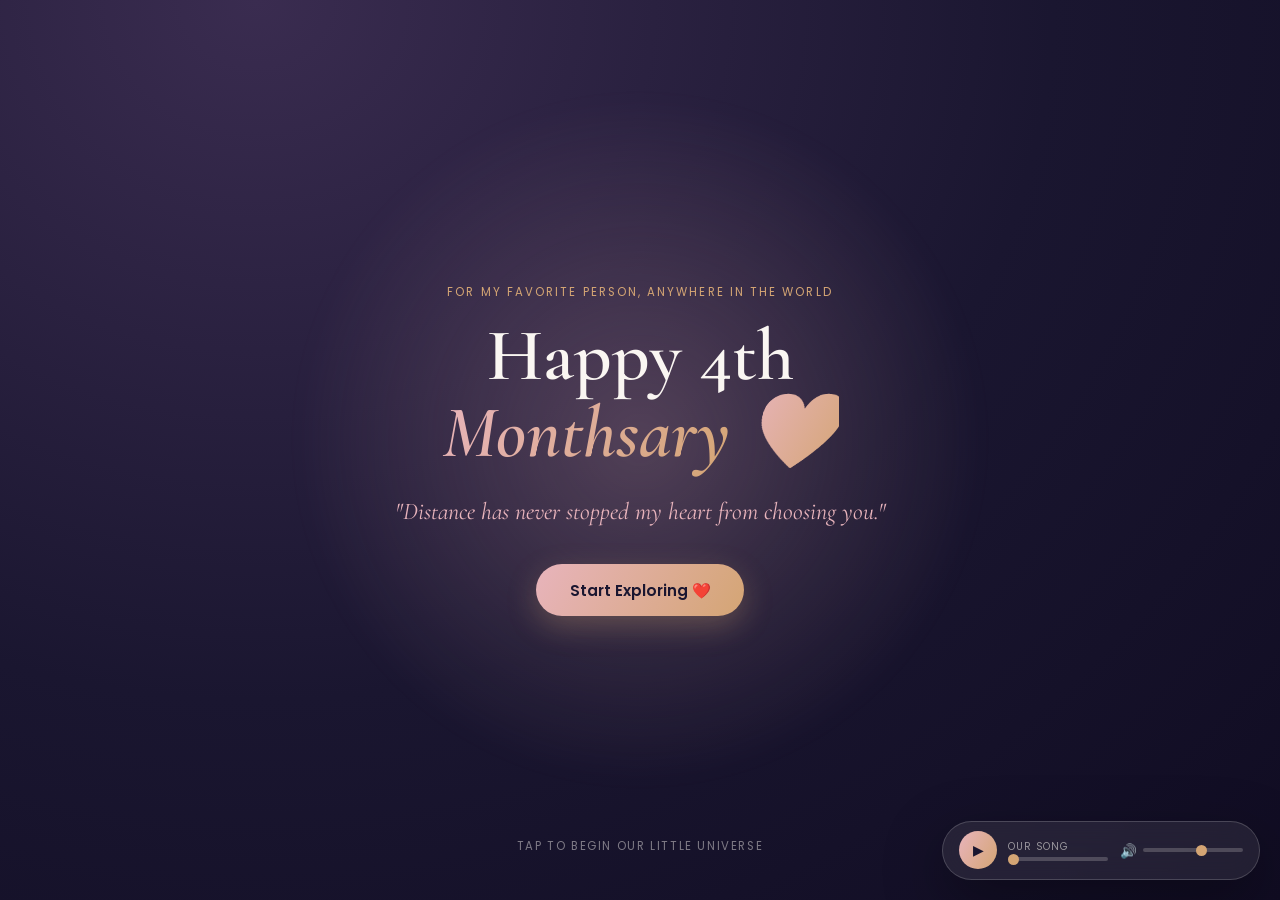
==== index.html @ a401f805 "Add files via upload" ====
<!DOCTYPE html>
<html lang="en">
<head>
<meta charset="UTF-8">
<meta name="viewport" content="width=device-width, initial-scale=1.0">
<title>Happy 4th Monthsary ❤️</title>
<link rel="preconnect" href="https://fonts.googleapis.com">
<link rel="preconnect" href="https://fonts.gstatic.com" crossorigin>
<link href="https://fonts.googleapis.com/css2?family=Cormorant+Garamond:ital,wght@0,400;0,500;0,600;1,400;1,500&family=Quicksand:wght@400;500;600;700&family=Poppins:wght@400;500;600&display=swap" rel="stylesheet">
<link rel="stylesheet" href="style.css">
</head>
<body>

<!-- Ambient floating hearts layer (persists across whole experience) -->
<div class="ambient-layer" id="ambientLayer" aria-hidden="true"></div>

<!-- ============ HOME SCREEN ============ -->
<section id="homeScreen" class="screen home-screen active-screen">
  <div class="home-glow"></div>
  <div class="home-content">
    <p class="eyebrow">for my favorite person, anywhere in the world</p>
    <h1 class="hero-title">Happy 4th<br><span>Monthsary</span> <span class="heart-emoji">❤️</span></h1>
    <p class="hero-subtitle">"Distance has never stopped my heart from choosing you."</p>
    <button class="btn-primary" id="startExploringBtn">Start Exploring <span>❤️</span></button>
  </div>
  <div class="scroll-hint">tap to begin our little universe</div>
</section>

<!-- ============ HUB / CONSTELLATION SCREEN ============ -->
<section id="hubScreen" class="screen hub-screen">
  <header class="hub-header">
    <p class="eyebrow">our little universe</p>
    <h2>Tap a star, My Love.</h2>
    <p class="hub-sub">Every point of this heart holds something for you.</p>
  </header>

  <div class="hub-heart" id="hubHeart">
    <svg class="hub-lines" viewBox="0 0 100 100" preserveAspectRatio="none">
      <polygon id="hubPolygon" points="" />
    </svg>
    <!-- nodes injected by JS -->
  </div>
</section>

<!-- ============ PANEL: LOVE LETTER ============ -->
<section id="panel-letter" class="panel">
  <button class="btn-back">← Back to us</button>
  <div class="panel-inner letter-inner">
    <h2 class="panel-title">A Letter, Just for You</h2>
    <div class="envelope-wrap" id="envelopeWrap">
      <div class="envelope" id="envelope">
        <div class="envelope-flap"></div>
        <div class="envelope-body"></div>
        <div class="envelope-heart">❤️</div>
      </div>
      <p class="envelope-hint" id="envelopeHint">tap the envelope to open it</p>
    </div>
    <div class="letter-paper" id="letterPaper">
      <p class="letter-text" id="letterText"></p>
      <p class="letter-sign">Yours, in every time zone.</p>
    </div>
  </div>
</section>

<!-- ============ PANEL: GALLERY ============ -->
<section id="panel-gallery" class="panel">
  <button class="btn-back">← Back to us</button>
  <div class="panel-inner">
    <h2 class="panel-title">Little Moments I Keep</h2>
    <p class="panel-sub">tap any photo to see it properly</p>
    <div class="gallery-grid" id="galleryGrid"></div>
  </div>
</section>

<!-- Lightbox -->
<div class="lightbox" id="lightbox">
  <button class="lightbox-close" id="lightboxClose">×</button>
  <img id="lightboxImg" src="" alt="Our memory">
</div>

<!-- ============ PANEL: LOVE METER GAME ============ -->
<section id="panel-game" class="panel">
  <button class="btn-back">← Back to us</button>
  <div class="panel-inner">
    <h2 class="panel-title">Catch My Heart</h2>
    <p class="panel-sub">tap or click the falling hearts to fill the Love Meter</p>
    <div class="meter-wrap">
      <div class="meter-track"><div class="meter-fill" id="meterFill"></div></div>
      <span class="meter-label" id="meterLabel">0%</span>
    </div>
    <div class="game-stage" id="gameStage"></div>
    <button class="btn-secondary" id="gameRestartBtn" style="display:none;">Play Again</button>
  </div>
</section>

<!-- ============ PANEL: LOVE NOTES ============ -->
<section id="panel-notes" class="panel">
  <button class="btn-back">← Back to us</button>
  <div class="panel-inner notes-inner">
    <h2 class="panel-title">Give Me a Love Note</h2>
    <p class="panel-sub">every tap is a different little truth about you</p>
    <div class="note-card" id="noteCard">
      <p id="noteText">Tap the button below, My Candy.</p>
    </div>
    <button class="btn-primary" id="noteBtn">Give Me a Love Note ❤️</button>
    <p class="note-progress" id="noteProgress"></p>
  </div>
</section>

<!-- ============ PANEL: REASONS (FLIP CARDS) ============ -->
<section id="panel-reasons" class="panel">
  <button class="btn-back">← Back to us</button>
  <div class="panel-inner">
    <h2 class="panel-title">Reasons I Love You</h2>
    <p class="panel-sub">flip every card, there are thirty and I mean each one</p>
    <div class="flip-grid" id="flipGrid"></div>
  </div>
</section>

<!-- ============ PANEL: OUR DISTANCE ============ -->
<section id="panel-distance" class="panel">
  <button class="btn-back">← Back to us</button>
  <div class="panel-inner">
    <h2 class="panel-title">Our Distance, Measured Differently</h2>
    <p class="panel-sub">not in kilometers, in everything we've built anyway</p>
    <div class="distance-grid" id="distanceGrid"></div>
  </div>
</section>

<!-- ============ PANEL: GIFT BOX ============ -->
<section id="panel-gift" class="panel">
  <button class="btn-back">← Back to us</button>
  <div class="panel-inner center-inner">
    <h2 class="panel-title">One More Little Surprise</h2>
    <p class="panel-sub">go on, open it</p>
    <div class="gift-box" id="giftBox">
      <div class="gift-lid"></div>
      <div class="gift-base"></div>
      <div class="gift-ribbon-v"></div>
      <div class="gift-ribbon-h"></div>
    </div>
    <div class="gift-message" id="giftMessage"></div>
  </div>
</section>

<!-- ============ PANEL: FUTURE DREAMS ============ -->
<section id="panel-dreams" class="panel">
  <button class="btn-back">← Back to us</button>
  <div class="panel-inner">
    <h2 class="panel-title">Dreams I'm Keeping For Us</h2>
    <p class="panel-sub">tap a card to open it wider</p>
    <div class="dreams-grid" id="dreamsGrid"></div>
  </div>
</section>

<!-- ============ PANEL: NIGHT SKY ============ -->
<section id="panel-sky" class="panel">
  <button class="btn-back">← Back to us</button>
  <div class="panel-inner">
    <h2 class="panel-title">A Sky We Both Look At</h2>
    <p class="panel-sub">tap the stars, My Babyy</p>
    <div class="sky-stage" id="skyStage"></div>
  </div>
</section>

<!-- ============ PANEL: FINAL SURPRISE ============ -->
<section id="panel-final" class="panel">
  <button class="btn-back">← Back to us</button>
  <div class="panel-inner center-inner final-inner">
    <div class="final-heart" id="finalHeart">❤️</div>
    <h2 class="final-title">Four months down...</h2>
    <p class="final-sub">A lifetime to go.</p>
    <p class="final-line">I'll keep choosing you.</p>
  </div>
</section>

<!-- ============ FLOATING MUSIC PLAYER ============ -->
<div class="music-player" id="musicPlayer">
  <button class="music-toggle" id="musicToggle">▶</button>
  <div class="music-body">
    <div class="music-title">our song</div>
    <input type="range" id="musicProgress" class="music-progress" min="0" max="100" value="0">
  </div>
  <div class="music-volume-wrap">
    <span class="music-vol-icon">🔊</span>
    <input type="range" id="musicVolume" class="music-volume" min="0" max="100" value="60">
  </div>
</div>
<audio id="bgAudio" src="assets/music/music.mp3" preload="metadata" loop></audio>

<script src="script.js"></script>
</body>
</html>
---- style.css ----
/* ==========================================================================
   TOKENS
   ========================================================================== */
:root{
  --midnight: #1a1630;
  --plum: #3a2c50;
  --plum-light: #5a4472;
  --rose: #e8b4bc;
  --gold: #d4a574;
  --blush: #f7d9dc;
  --cream: #faf6f2;

  --glass-bg: rgba(250, 246, 242, 0.08);
  --glass-border: rgba(250, 246, 242, 0.18);

  --font-display: 'Cormorant Garamond', serif;
  --font-body: 'Quicksand', sans-serif;
  --font-utility: 'Poppins', sans-serif;

  --shadow-soft: 0 20px 60px rgba(0,0,0,0.35);
}

*{ box-sizing: border-box; margin:0; padding:0; }

html, body{
  height: 100%;
  background: radial-gradient(ellipse at 20% 0%, var(--plum) 0%, var(--midnight) 55%, #100c22 100%);
  color: var(--cream);
  font-family: var(--font-body);
  overflow-x: hidden;
  scroll-behavior: smooth;
}

body{ min-height: 100vh; position: relative; }

@media (prefers-reduced-motion: reduce){
  *{ animation-duration: 0.001ms !important; animation-iteration-count: 1 !important; transition-duration: 0.001ms !important; }
}

button{ font-family: var(--font-body); cursor: pointer; border: none; }
a{ color: inherit; }

::selection{ background: var(--rose); color: var(--midnight); }

/* Focus visibility */
button:focus-visible, input:focus-visible{
  outline: 2px solid var(--gold);
  outline-offset: 3px;
}

/* ==========================================================================
   AMBIENT FLOATING HEARTS
   ========================================================================== */
.ambient-layer{
  position: fixed; inset: 0; pointer-events: none; z-index: 1; overflow: hidden;
}
.ambient-heart{
  position: absolute;
  bottom: -10%;
  opacity: 0;
  font-size: 1.2rem;
  color: var(--rose);
  animation: floatUp linear forwards;
  filter: drop-shadow(0 0 6px rgba(232,180,188,0.5));
}
@keyframes floatUp{
  0%{ transform: translateY(0) translateX(0) rotate(0deg); opacity: 0; }
  10%{ opacity: 0.7; }
  90%{ opacity: 0.5; }
  100%{ transform: translateY(-115vh) translateX(var(--drift, 20px)) rotate(20deg); opacity: 0; }
}

/* ==========================================================================
   SCREENS / PANELS
   ========================================================================== */
.screen{
  position: relative; z-index: 2;
  min-height: 100vh; width: 100%;
  display: none;
  flex-direction: column;
  align-items: center; justify-content: center;
  padding: 8vh 6vw;
  text-align: center;
}
.screen.active-screen{ display: flex; }

.panel{
  position: fixed; inset: 0; z-index: 30;
  background: radial-gradient(ellipse at 30% 10%, var(--plum) 0%, var(--midnight) 60%, #0d0a1c 100%);
  overflow-y: auto;
  display: none;
  padding: 7vh 6vw 6vh;
}
.panel.active-panel{ display: block; animation: panelIn 0.5s ease; }
@keyframes panelIn{ from{ opacity: 0; transform: translateY(16px); } to{ opacity: 1; transform: translateY(0);} }

.panel-inner{ max-width: 920px; margin: 0 auto; }
.center-inner{ display:flex; flex-direction: column; align-items: center; text-align:center; }

.btn-back{
  position: sticky; top: 0; left: 0;
  background: var(--glass-bg);
  border: 1px solid var(--glass-border);
  backdrop-filter: blur(10px);
  color: var(--cream);
  padding: 0.6rem 1.1rem;
  border-radius: 999px;
  font-family: var(--font-utility);
  font-size: 0.85rem;
  letter-spacing: 0.02em;
  margin-bottom: 2.2rem;
  transition: transform 0.2s ease, background 0.2s ease;
}
.btn-back:hover{ background: rgba(250,246,242,0.16); transform: translateX(-3px); }

.panel-title{
  font-family: var(--font-display);
  font-size: clamp(2rem, 5vw, 3rem);
  font-weight: 600;
  color: var(--blush);
  margin-bottom: 0.5rem;
}
.panel-sub{
  font-family: var(--font-utility);
  font-size: 0.9rem;
  color: rgba(250,246,242,0.6);
  margin-bottom: 2.5rem;
  letter-spacing: 0.01em;
}

.eyebrow{
  font-family: var(--font-utility);
  text-transform: uppercase;
  letter-spacing: 0.18em;
  font-size: 0.72rem;
  color: var(--gold);
  margin-bottom: 1rem;
}

/* ==========================================================================
   HOME SCREEN
   ========================================================================== */
.home-screen{ position: relative; }
.home-glow{
  position: absolute; top: 10%; left: 50%; transform: translateX(-50%);
  width: 60vw; height: 60vw; max-width: 700px; max-height: 700px;
  background: radial-gradient(circle, rgba(232,180,188,0.25) 0%, rgba(232,180,188,0) 70%);
  filter: blur(10px);
  z-index: 0;
  animation: pulseGlow 6s ease-in-out infinite;
}
@keyframes pulseGlow{ 0%,100%{ opacity: 0.6; transform: translateX(-50%) scale(1);} 50%{ opacity: 1; transform: translateX(-50%) scale(1.08);} }

.home-content{ position: relative; z-index: 2; max-width: 640px; }

.hero-title{
  font-family: var(--font-display);
  font-weight: 600;
  font-size: clamp(2.6rem, 8vw, 4.6rem);
  line-height: 1.05;
  color: var(--cream);
}
.hero-title span{
  font-style: italic;
  background: linear-gradient(120deg, var(--rose), var(--gold));
  -webkit-background-clip: text;
  background-clip: text;
  color: transparent;
}
.heart-emoji{ -webkit-text-fill-color: initial; }

.hero-subtitle{
  font-family: var(--font-display);
  font-style: italic;
  font-size: clamp(1.1rem, 2.6vw, 1.5rem);
  color: var(--rose);
  margin: 1.6rem 0 2.4rem;
}

.btn-primary{
  background: linear-gradient(120deg, var(--rose), var(--gold));
  color: var(--midnight);
  font-family: var(--font-utility);
  font-weight: 600;
  font-size: 0.95rem;
  padding: 0.9rem 2.1rem;
  border-radius: 999px;
  box-shadow: 0 10px 30px rgba(212,165,116,0.3);
  transition: transform 0.25s ease, box-shadow 0.25s ease;
}
.btn-primary:hover{ transform: translateY(-3px) scale(1.02); box-shadow: 0 14px 36px rgba(212,165,116,0.42); }

.btn-secondary{
  margin-top: 2rem;
  background: var(--glass-bg);
  border: 1px solid var(--glass-border);
  backdrop-filter: blur(10px);
  color: var(--cream);
  padding: 0.75rem 1.6rem;
  border-radius: 999px;
  font-family: var(--font-utility);
  font-size: 0.85rem;
  transition: background 0.2s ease;
}
.btn-secondary:hover{ background: rgba(250,246,242,0.16); }

.scroll-hint{
  position: absolute; bottom: 5vh; left: 50%; transform: translateX(-50%);
  font-family: var(--font-utility);
  font-size: 0.72rem;
  letter-spacing: 0.14em;
  text-transform: uppercase;
  color: rgba(250,246,242,0.45);
  animation: hintFloat 2.4s ease-in-out infinite;
}
@keyframes hintFloat{ 0%,100%{ transform: translateX(-50%) translateY(0);} 50%{ transform: translateX(-50%) translateY(-6px);} }

/* ==========================================================================
   HUB / HEART CONSTELLATION  (signature element)
   ========================================================================== */
.hub-screen{ min-height: 100vh; padding-top: 10vh; }
.hub-header{ position: relative; z-index: 3; margin-bottom: 2rem; }
.hub-header h2{
  font-family: var(--font-display);
  font-style: italic;
  font-size: clamp(1.6rem, 4vw, 2.4rem);
  color: var(--blush);
}
.hub-sub{
  font-family: var(--font-utility);
  font-size: 0.85rem;
  color: rgba(250,246,242,0.55);
  margin-top: 0.5rem;
}

.hub-heart{
  position: relative;
  width: min(90vw, 620px);
  height: min(90vw, 560px);
  margin: 2rem auto 4rem;
}
.hub-lines{
  position: absolute; inset: 0;
  width: 100%; height: 100%;
  overflow: visible;
}
.hub-lines polygon{
  fill: none;
  stroke: rgba(232,180,188,0.28);
  stroke-width: 0.3;
  stroke-dasharray: 1.2 1.4;
}

.hub-node{
  position: absolute;
  transform: translate(-50%, -50%);
  width: 82px; height: 82px;
  border-radius: 50%;
  background: var(--glass-bg);
  border: 1px solid var(--glass-border);
  backdrop-filter: blur(12px);
  display: flex; flex-direction: column; align-items: center; justify-content: center;
  gap: 0.15rem;
  color: var(--cream);
  box-shadow: 0 0 0 rgba(232,180,188,0);
  animation: nodeBob 4s ease-in-out infinite;
  transition: transform 0.25s ease, box-shadow 0.25s ease, background 0.25s ease;
}
.hub-node:hover, .hub-node:focus-visible{
  transform: translate(-50%,-50%) scale(1.12);
  background: rgba(250,246,242,0.14);
  box-shadow: 0 0 26px rgba(232,180,188,0.45);
}
.hub-node .node-icon{ font-size: 1.5rem; }
.hub-node .node-label{
  font-family: var(--font-utility);
  font-size: 0.58rem;
  letter-spacing: 0.02em;
  text-align: center;
  line-height: 1.15;
  padding: 0 6px;
}
@keyframes nodeBob{ 0%,100%{ margin-top: 0; } 50%{ margin-top: -8px; } }
.hub-node:nth-child(odd){ animation-duration: 5s; }
.hub-node:nth-child(3n){ animation-duration: 4.6s; }

@media (max-width: 640px){
  .hub-node{ width: 66px; height: 66px; }
  .hub-node .node-icon{ font-size: 1.2rem; }
  .hub-node .node-label{ font-size: 0.5rem; }
}

/* ==========================================================================
   LOVE LETTER
   ========================================================================== */
.letter-inner{ display: flex; flex-direction: column; align-items: center; }
.envelope-wrap{ display:flex; flex-direction: column; align-items: center; gap: 1rem; }

.envelope{
  position: relative;
  width: 220px; height: 150px;
  cursor: pointer;
}
.envelope-body{
  position: absolute; inset: 0;
  background: linear-gradient(160deg, var(--rose), var(--gold));
  border-radius: 8px;
  box-shadow: var(--shadow-soft);
}
.envelope-flap{
  position: absolute; top: 0; left: 0; width: 100%; height: 80px;
  background: linear-gradient(160deg, #f2c6cd, var(--gold));
  clip-path: polygon(0 0, 100% 0, 50% 78%);
  transform-origin: top center;
  transition: transform 0.6s ease;
  border-radius: 8px 8px 0 0;
  z-index: 2;
}
.envelope-heart{
  position: absolute; bottom: 30px; left: 50%; transform: translateX(-50%);
  font-size: 1.6rem; z-index: 1;
}
.envelope.opened .envelope-flap{ transform: rotateX(180deg); }
.envelope-hint{
  font-family: var(--font-utility); font-size: 0.78rem; color: rgba(250,246,242,0.55);
}

.letter-paper{
  max-width: 620px;
  margin-top: 2.5rem;
  background: var(--glass-bg);
  border: 1px solid var(--glass-border);
  backdrop-filter: blur(14px);
  border-radius: 18px;
  padding: 2.4rem 2rem;
  box-shadow: var(--shadow-soft);
  display: none;
  text-align: left;
}
.letter-paper.show{ display: block; animation: panelIn 0.5s ease; }
.letter-text{
  font-family: var(--font-display);
  font-size: clamp(1.05rem, 2.2vw, 1.25rem);
  line-height: 1.75;
  color: var(--cream);
  white-space: pre-wrap;
}
.letter-sign{
  margin-top: 1.6rem;
  font-family: var(--font-display);
  font-style: italic;
  color: var(--rose);
  text-align: right;
}

/* ==========================================================================
   GALLERY + LIGHTBOX
   ========================================================================== */
.gallery-grid{
  display: grid;
  grid-template-columns: repeat(auto-fit, minmax(150px, 1fr));
  gap: 1rem;
}
.gallery-item{
  position: relative;
  border-radius: 14px;
  overflow: hidden;
  aspect-ratio: 3/4;
  cursor: pointer;
  box-shadow: var(--shadow-soft);
  border: 1px solid var(--glass-border);
}
.gallery-item img{
  width: 100%; height: 100%; object-fit: cover;
  transition: transform 0.4s ease;
}
.gallery-item:hover img{ transform: scale(1.08); }
.gallery-item .cap{
  position: absolute; bottom: 0; left: 0; right: 0;
  padding: 0.6rem 0.7rem;
  font-family: var(--font-utility);
  font-size: 0.72rem;
  background: linear-gradient(to top, rgba(0,0,0,0.55), transparent);
}

.lightbox{
  position: fixed; inset: 0; z-index: 60;
  background: rgba(10,8,20,0.92);
  display: none; align-items: center; justify-content: center;
  padding: 5vh 5vw;
}
.lightbox.show{ display: flex; animation: panelIn 0.3s ease; }
.lightbox img{ max-width: 90vw; max-height: 85vh; border-radius: 14px; box-shadow: var(--shadow-soft); }
.lightbox-close{
  position: absolute; top: 4vh; right: 5vw;
  background: var(--glass-bg); border: 1px solid var(--glass-border);
  color: var(--cream); width: 42px; height: 42px; border-radius: 50%;
  font-size: 1.4rem; line-height: 1;
}

/* ==========================================================================
   LOVE METER GAME
   ========================================================================== */
.meter-wrap{ display:flex; align-items:center; gap: 1rem; max-width: 480px; margin: 0 auto 1.6rem; }
.meter-track{
  flex: 1; height: 14px; border-radius: 999px;
  background: rgba(250,246,242,0.12);
  border: 1px solid var(--glass-border);
  overflow: hidden;
}
.meter-fill{
  height: 100%; width: 0%;
  background: linear-gradient(90deg, var(--rose), var(--gold));
  transition: width 0.25s ease;
}
.meter-label{ font-family: var(--font-utility); font-size: 0.85rem; min-width: 42px; }

.game-stage{
  position: relative;
  width: 100%; max-width: 560px; height: 420px;
  margin: 0 auto;
  border-radius: 18px;
  background: rgba(250,246,242,0.04);
  border: 1px solid var(--glass-border);
  overflow: hidden;
}
.falling-heart{
  position: absolute; top: -40px;
  font-size: 1.8rem;
  background: none; color: var(--rose);
  filter: drop-shadow(0 0 6px rgba(232,180,188,0.5));
  animation: fall linear forwards;
}
@keyframes fall{ to{ top: 105%; } }
.game-message{
  position: absolute; inset: 0;
  display:flex; align-items:center; justify-content:center; text-align:center;
  padding: 2rem;
  font-family: var(--font-display); font-style: italic; font-size: 1.2rem;
  color: var(--blush);
  background: rgba(26,22,48,0.85);
  opacity: 0; pointer-events: none;
  transition: opacity 0.5s ease;
}
.game-message.show{ opacity: 1; }

/* ==========================================================================
   LOVE NOTES
   ========================================================================== */
.notes-inner{ display:flex; flex-direction: column; align-items: center; }
.note-card{
  max-width: 520px;
  min-height: 140px;
  display: flex; align-items: center; justify-content: center;
  background: var(--glass-bg); border: 1px solid var(--glass-border);
  backdrop-filter: blur(14px);
  border-radius: 18px;
  padding: 2rem;
  margin-bottom: 1.6rem;
  box-shadow: var(--shadow-soft);
}
.note-card p{
  font-family: var(--font-display);
  font-style: italic;
  font-size: 1.15rem;
  line-height: 1.6;
  color: var(--cream);
}
.note-progress{
  margin-top: 1rem;
  font-family: var(--font-utility);
  font-size: 0.75rem;
  color: rgba(250,246,242,0.5);
}

/* ==========================================================================
   FLIP CARDS
   ========================================================================== */
.flip-grid{
  display: grid;
  grid-template-columns: repeat(auto-fill, minmax(140px, 1fr));
  gap: 0.9rem;
}
.flip-card{
  perspective: 1000px;
  aspect-ratio: 3/4;
  cursor: pointer;
}
.flip-inner{
  position: relative; width: 100%; height: 100%;
  transform-style: preserve-3d;
  transition: transform 0.6s cubic-bezier(.4,.2,.2,1);
}
.flip-card.flipped .flip-inner{ transform: rotateY(180deg); }
.flip-front, .flip-back{
  position: absolute; inset: 0;
  backface-visibility: hidden;
  border-radius: 14px;
  display: flex; align-items: center; justify-content: center;
  text-align: center;
  padding: 0.8rem;
  border: 1px solid var(--glass-border);
}
.flip-front{
  background: linear-gradient(150deg, rgba(232,180,188,0.18), rgba(212,165,116,0.12));
  backdrop-filter: blur(10px);
  font-family: var(--font-display);
  font-size: 1.8rem;
  color: var(--gold);
}
.flip-back{
  background: rgba(250,246,242,0.1);
  backdrop-filter: blur(14px);
  transform: rotateY(180deg);
  font-family: var(--font-utility);
  font-size: 0.72rem;
  line-height: 1.4;
  color: var(--cream);
}

/* ==========================================================================
   OUR DISTANCE
   ========================================================================== */
.distance-grid{
  display: grid;
  grid-template-columns: repeat(auto-fit, minmax(210px, 1fr));
  gap: 1.2rem;
}
.distance-card{
  background: var(--glass-bg); border: 1px solid var(--glass-border);
  backdrop-filter: blur(12px);
  border-radius: 18px;
  padding: 1.8rem 1.4rem;
  text-align: left;
  box-shadow: var(--shadow-soft);
}
.distance-card .num{
  font-family: var(--font-display);
  font-size: 2.2rem;
  color: var(--rose);
  display: block;
}
.distance-card .lbl{
  font-family: var(--font-utility);
  font-size: 0.72rem;
  text-transform: uppercase;
  letter-spacing: 0.08em;
  color: var(--gold);
  margin: 0.4rem 0 0.6rem;
}
.distance-card p{
  font-family: var(--font-body);
  font-size: 0.9rem;
  color: rgba(250,246,242,0.75);
  line-height: 1.45;
}

/* ==========================================================================
   GIFT BOX
   ========================================================================== */
.gift-box{
  position: relative;
  width: 180px; height: 160px;
  margin: 2rem auto;
  cursor: pointer;
}
.gift-base{
  position: absolute; bottom: 0; width: 100%; height: 110px;
  background: linear-gradient(160deg, var(--plum-light), var(--plum));
  border-radius: 10px;
  box-shadow: var(--shadow-soft);
}
.gift-lid{
  position: absolute; top: 20px; width: 100%; height: 40px;
  background: linear-gradient(160deg, var(--rose), var(--gold));
  border-radius: 8px;
  transition: transform 0.6s ease, opacity 0.4s ease;
  transform-origin: left top;
}
.gift-ribbon-v{
  position: absolute; left: 50%; top: 0; bottom: 0; width: 16px; transform: translateX(-50%);
  background: var(--blush); opacity: 0.9;
}
.gift-ribbon-h{
  position: absolute; top: 32px; left: 0; right: 0; height: 16px;
  background: var(--blush); opacity: 0.9;
}
.gift-box.opened .gift-lid{
  transform: translateY(-60px) rotate(-25deg);
  opacity: 0;
}
.gift-message{
  max-width: 520px; margin-top: 1.4rem;
  font-family: var(--font-display); font-style: italic;
  font-size: 1.1rem; line-height: 1.7; color: var(--blush);
  opacity: 0; transition: opacity 0.6s ease;
}
.gift-message.show{ opacity: 1; }

/* ==========================================================================
   FUTURE DREAMS
   ========================================================================== */
.dreams-grid{
  display: grid;
  grid-template-columns: repeat(auto-fit, minmax(240px, 1fr));
  gap: 1.2rem;
}
.dream-card{
  background: var(--glass-bg); border: 1px solid var(--glass-border);
  backdrop-filter: blur(12px);
  border-radius: 18px;
  padding: 1.6rem;
  cursor: pointer;
  text-align: left;
  box-shadow: var(--shadow-soft);
  transition: background 0.25s ease;
}
.dream-card:hover{ background: rgba(250,246,242,0.12); }
.dream-card h3{
  font-family: var(--font-display);
  font-size: 1.25rem;
  color: var(--gold);
  margin-bottom: 0.6rem;
}
.dream-card p{
  font-family: var(--font-body);
  font-size: 0.88rem;
  color: rgba(250,246,242,0.55);
  line-height: 1.5;
  max-height: 0;
  overflow: hidden;
  opacity: 0;
  transition: max-height 0.4s ease, opacity 0.4s ease;
}
.dream-card.expanded p{ max-height: 200px; opacity: 1; margin-top: 0.4rem; }

/* ==========================================================================
   NIGHT SKY
   ========================================================================== */
.sky-stage{
  position: relative;
  width: 100%; height: 460px;
  border-radius: 20px;
  background: radial-gradient(ellipse at 50% 0%, #241d3d, #0d0a1c 80%);
  border: 1px solid var(--glass-border);
  overflow: hidden;
}
.sky-star{
  position: absolute;
  width: 10px; height: 10px;
  border-radius: 50%;
  background: var(--cream);
  box-shadow: 0 0 8px 2px rgba(250,246,242,0.6);
  cursor: pointer;
  animation: twinkle 2.4s ease-in-out infinite;
}
@keyframes twinkle{ 0%,100%{ opacity: 0.55; transform: scale(1);} 50%{ opacity: 1; transform: scale(1.3);} }
.sky-msg{
  position: absolute;
  transform: translate(-50%, -110%);
  background: rgba(26,22,48,0.92);
  border: 1px solid var(--glass-border);
  backdrop-filter: blur(10px);
  padding: 0.7rem 0.9rem;
  border-radius: 12px;
  font-family: var(--font-display); font-style: italic; font-size: 0.85rem;
  max-width: 220px; text-align: center;
  color: var(--blush);
  opacity: 0; pointer-events: none;
  transition: opacity 0.3s ease;
  z-index: 5;
}
.sky-msg.show{ opacity: 1; }

/* ==========================================================================
   FINAL SURPRISE
   ========================================================================== */
.final-inner{ min-height: 70vh; justify-content: center; }
.final-heart{
  font-size: 4rem;
  animation: heartGlow 2.4s ease-in-out infinite;
  margin-bottom: 1.2rem;
}
@keyframes heartGlow{
  0%,100%{ filter: drop-shadow(0 0 12px rgba(232,180,188,0.6)); transform: scale(1); }
  50%{ filter: drop-shadow(0 0 30px rgba(232,180,188,0.95)); transform: scale(1.08); }
}
.final-title{
  font-family: var(--font-display); font-weight: 600;
  font-size: clamp(1.8rem, 5vw, 2.6rem);
  color: var(--cream);
}
.final-sub{
  font-family: var(--font-display); font-style: italic;
  font-size: clamp(1.3rem, 3.4vw, 1.8rem);
  color: var(--rose);
  margin: 0.6rem 0 1rem;
}
.final-line{
  font-family: var(--font-utility);
  font-size: 0.95rem;
  color: var(--gold);
  letter-spacing: 0.02em;
}

/* ==========================================================================
   MUSIC PLAYER
   ========================================================================== */
.music-player{
  position: fixed;
  bottom: 20px; right: 20px;
  z-index: 50;
  display: flex; align-items: center; gap: 0.7rem;
  background: var(--glass-bg);
  border: 1px solid var(--glass-border);
  backdrop-filter: blur(14px);
  border-radius: 999px;
  padding: 0.6rem 1rem;
  box-shadow: var(--shadow-soft);
  max-width: 92vw;
}
.music-toggle{
  width: 38px; height: 38px; border-radius: 50%; flex-shrink: 0;
  background: linear-gradient(120deg, var(--rose), var(--gold));
  color: var(--midnight); font-size: 0.9rem;
  display:flex; align-items:center; justify-content:center;
}
.music-body{ display:flex; flex-direction: column; gap: 0.2rem; min-width: 100px; }
.music-title{
  font-family: var(--font-utility); font-size: 0.62rem; text-transform: uppercase;
  letter-spacing: 0.08em; color: rgba(250,246,242,0.55);
}
.music-progress, .music-volume{
  -webkit-appearance: none; appearance: none;
  height: 4px; border-radius: 999px;
  background: rgba(250,246,242,0.2);
  width: 100px;
}
.music-progress::-webkit-slider-thumb, .music-volume::-webkit-slider-thumb{
  -webkit-appearance: none; width: 11px; height: 11px; border-radius: 50%;
  background: var(--gold); cursor: pointer;
}
.music-volume-wrap{ display:flex; align-items:center; gap: 0.4rem; }
.music-vol-icon{ font-size: 0.85rem; }

@media (max-width: 520px){
  .music-body{ min-width: 70px; }
  .music-progress, .music-volume{ width: 60px; }
}

/* ==========================================================================
   MISC
   ========================================================================== */
@media (max-width: 480px){
  .panel{ padding: 6vh 5vw 5vh; }
}
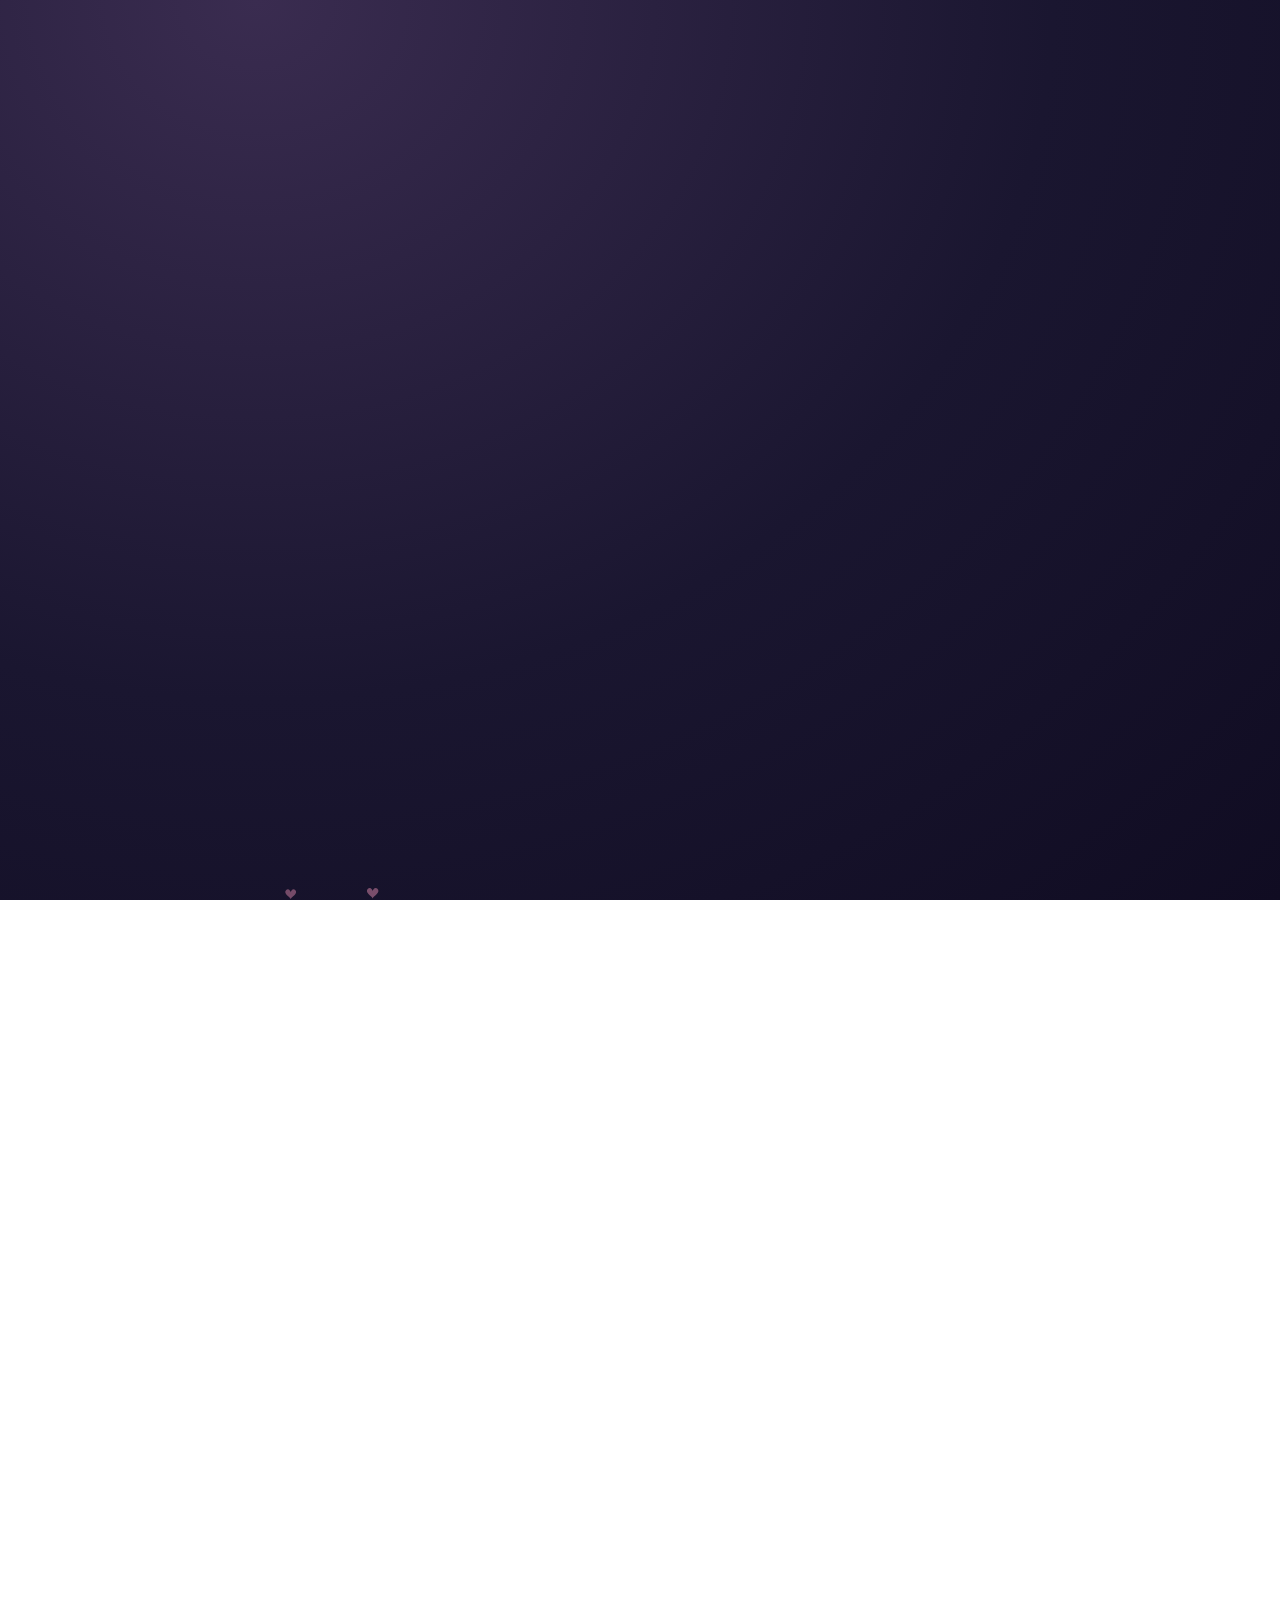
==== commit 3e1651d8: "Update index.html" ====
--- a/index.html
+++ b/index.html
@@ -1,192 +1,243 @@
 <!DOCTYPE html>
 <html lang="en">
 <head>
-<meta charset="UTF-8">
-<meta name="viewport" content="width=device-width, initial-scale=1.0">
-<title>Happy 4th Monthsary ❤️</title>
+<meta charset="UTF-8" />
+<meta name="viewport" content="width=device-width, initial-scale=1.0, maximum-scale=1, user-scalable=no" />
+<title>Happy 4th Monthsary, My Love ❤️</title>
+<meta name="description" content="A little interactive world made just for you." />
+
+<!-- Google Fonts: Dancing Script (romantic display), Quicksand (headings/buttons), Nunito (body) -->
 <link rel="preconnect" href="https://fonts.googleapis.com">
 <link rel="preconnect" href="https://fonts.gstatic.com" crossorigin>
-<link href="https://fonts.googleapis.com/css2?family=Cormorant+Garamond:ital,wght@0,400;0,500;0,600;1,400;1,500&family=Quicksand:wght@400;500;600;700&family=Poppins:wght@400;500;600&display=swap" rel="stylesheet">
-<link rel="stylesheet" href="style.css">
+<link href="https://fonts.googleapis.com/css2?family=Dancing+Script:wght@500;700&family=Quicksand:wght@500;600;700&family=Nunito:wght@400;600;700&display=swap" rel="stylesheet">
+
+<link rel="stylesheet" href="style.css" />
 </head>
 <body>
 
-<!-- Ambient floating hearts layer (persists across whole experience) -->
-<div class="ambient-layer" id="ambientLayer" aria-hidden="true"></div>
-
-<!-- ============ HOME SCREEN ============ -->
-<section id="homeScreen" class="screen home-screen active-screen">
-  <div class="home-glow"></div>
+<!-- ================= AMBIENT BACKGROUND ================= -->
+<canvas id="hearts-bg" aria-hidden="true"></canvas>
+<div class="glow-orb orb1" aria-hidden="true"></div>
+<div class="glow-orb orb2" aria-hidden="true"></div>
+<div class="glow-orb orb3" aria-hidden="true"></div>
+
+<!-- ================= MUSIC ================= -->
+<audio id="bg-music" src="music.mp3" loop preload="auto"></audio>
+<button id="music-toggle" class="music-toggle" aria-label="Mute or unmute background music" title="Our song">
+  <span id="music-icon">🎵</span>
+</button>
+<div id="tap-hint" class="tap-hint">Tap anywhere to start our background music 🎵</div>
+
+<!-- ================= HOME SCREEN ================= -->
+<section id="home-screen" class="screen active" data-screen="home">
   <div class="home-content">
-    <p class="eyebrow">for my favorite person, anywhere in the world</p>
-    <h1 class="hero-title">Happy 4th<br><span>Monthsary</span> <span class="heart-emoji">❤️</span></h1>
-    <p class="hero-subtitle">"Distance has never stopped my heart from choosing you."</p>
-    <button class="btn-primary" id="startExploringBtn">Start Exploring <span>❤️</span></button>
-  </div>
-  <div class="scroll-hint">tap to begin our little universe</div>
-</section>
-
-<!-- ============ HUB / CONSTELLATION SCREEN ============ -->
-<section id="hubScreen" class="screen hub-screen">
-  <header class="hub-header">
-    <p class="eyebrow">our little universe</p>
-    <h2>Tap a star, My Love.</h2>
-    <p class="hub-sub">Every point of this heart holds something for you.</p>
-  </header>
-
-  <div class="hub-heart" id="hubHeart">
-    <svg class="hub-lines" viewBox="0 0 100 100" preserveAspectRatio="none">
-      <polygon id="hubPolygon" points="" />
-    </svg>
-    <!-- nodes injected by JS -->
-  </div>
-</section>
-
-<!-- ============ PANEL: LOVE LETTER ============ -->
-<section id="panel-letter" class="panel">
-  <button class="btn-back">← Back to us</button>
+    <p class="eyebrow">✨ a little world, just for you ✨</p>
+    <h1 class="hero-title">Happy 4th<br>Monthsary <span class="beating-heart">❤️</span></h1>
+    <p class="hero-subtitle">Distance has never stopped my heart from choosing you.</p>
+    <button id="start-btn" class="btn-glow">
+      <span>Start Exploring</span> <span class="btn-heart">❤️</span>
+    </button>
+    <p class="home-hint">best opened with headphones &amp; a cup of your favorite drink 🍵</p>
+  </div>
+</section>
+
+<!-- ================= MENU SCREEN ================= -->
+<section id="menu-screen" class="screen" data-screen="menu">
+  <div class="menu-inner">
+    <p class="eyebrow">for my babyy 🥹</p>
+    <h2 class="menu-title">Pick a little surprise</h2>
+    <p class="menu-subtitle">Explore them in any order you like, love love ko 💕</p>
+    <div class="menu-grid">
+      <button class="menu-card" data-panel="letter" style="--i:0">
+        <span class="menu-icon">💌</span>
+        <span class="menu-label">Love Letter</span>
+      </button>
+      <button class="menu-card" data-panel="gallery" style="--i:1">
+        <span class="menu-icon">📸</span>
+        <span class="menu-label">Memory Gallery</span>
+      </button>
+      <button class="menu-card" data-panel="game" style="--i:2">
+        <span class="menu-icon">💗</span>
+        <span class="menu-label">Love Meter</span>
+      </button>
+      <button class="menu-card" data-panel="notes" style="--i:3">
+        <span class="menu-icon">💕</span>
+        <span class="menu-label">Love Notes</span>
+      </button>
+      <button class="menu-card" data-panel="reasons" style="--i:4">
+        <span class="menu-icon">🌸</span>
+        <span class="menu-label">Reasons I Love You</span>
+      </button>
+      <button class="menu-card" data-panel="distance" style="--i:5">
+        <span class="menu-icon">🌍</span>
+        <span class="menu-label">Long Distance, Big Love</span>
+      </button>
+      <button class="menu-card" data-panel="gift" style="--i:6">
+        <span class="menu-icon">🎁</span>
+        <span class="menu-label">Surprise Gift</span>
+      </button>
+      <button class="menu-card" data-panel="sky" style="--i:7">
+        <span class="menu-icon">🌌</span>
+        <span class="menu-label">Our Night Sky</span>
+      </button>
+      <button class="menu-card menu-card-finale" data-panel="finale" style="--i:8">
+        <span class="menu-icon">💖</span>
+        <span class="menu-label">One Last Thing</span>
+      </button>
+    </div>
+  </div>
+</section>
+
+<!-- ================= PANEL: LOVE LETTER ================= -->
+<section id="panel-letter" class="screen panel" data-screen="letter">
+  <button class="back-btn" data-back>← Back</button>
   <div class="panel-inner letter-inner">
-    <h2 class="panel-title">A Letter, Just for You</h2>
-    <div class="envelope-wrap" id="envelopeWrap">
-      <div class="envelope" id="envelope">
-        <div class="envelope-flap"></div>
-        <div class="envelope-body"></div>
-        <div class="envelope-heart">❤️</div>
-      </div>
-      <p class="envelope-hint" id="envelopeHint">tap the envelope to open it</p>
-    </div>
-    <div class="letter-paper" id="letterPaper">
-      <p class="letter-text" id="letterText"></p>
-      <p class="letter-sign">Yours, in every time zone.</p>
-    </div>
-  </div>
-</section>
-
-<!-- ============ PANEL: GALLERY ============ -->
-<section id="panel-gallery" class="panel">
-  <button class="btn-back">← Back to us</button>
-  <div class="panel-inner">
-    <h2 class="panel-title">Little Moments I Keep</h2>
-    <p class="panel-sub">tap any photo to see it properly</p>
-    <div class="gallery-grid" id="galleryGrid"></div>
-  </div>
-</section>
-
-<!-- Lightbox -->
-<div class="lightbox" id="lightbox">
-  <button class="lightbox-close" id="lightboxClose">×</button>
-  <img id="lightboxImg" src="" alt="Our memory">
+    <h2 class="panel-title">💌 A Letter For You</h2>
+    <div id="envelope" class="envelope">
+      <div class="envelope-back"></div>
+      <div class="envelope-letter" id="envelope-letter">
+        <p id="letter-text" class="letter-text"></p>
+      </div>
+      <div class="envelope-flap"></div>
+      <div class="envelope-front"></div>
+      <p class="envelope-hint">tap to open ❤️</p>
+    </div>
+  </div>
+</section>
+
+<!-- ================= PANEL: MEMORY GALLERY ================= -->
+<section id="panel-gallery" class="screen panel" data-screen="gallery">
+  <button class="back-btn" data-back>← Back</button>
+  <div class="panel-inner">
+    <h2 class="panel-title">📸 Our Little Memories</h2>
+    <p class="panel-sub">every photo, a moment I keep close to my heart</p>
+    <div class="gallery-grid" id="gallery-grid">
+      <button class="gallery-item" data-src="photo1.jpg"><img src="photo1.jpg" alt="Memory 1" loading="lazy"></button>
+      <button class="gallery-item" data-src="photo2.jpg"><img src="photo2.jpg" alt="Memory 2" loading="lazy"></button>
+      <button class="gallery-item" data-src="photo3.jpg"><img src="photo3.jpg" alt="Memory 3" loading="lazy"></button>
+      <button class="gallery-item" data-src="photo4.jpg"><img src="photo4.jpg" alt="Memory 4" loading="lazy"></button>
+      <button class="gallery-item" data-src="photo5.jpg"><img src="photo5.jpg" alt="Memory 5" loading="lazy"></button>
+      <button class="gallery-item" data-src="photo6.jpg"><img src="photo6.jpg" alt="Memory 6" loading="lazy"></button>
+    </div>
+  </div>
+</section>
+
+<!-- ================= PANEL: LOVE METER GAME ================= -->
+<section id="panel-game" class="screen panel" data-screen="game">
+  <button class="back-btn" data-back>← Back</button>
+  <div class="panel-inner">
+    <h2 class="panel-title">💗 Catch My Heart</h2>
+    <p class="panel-sub">tap the falling hearts to fill the love meter</p>
+    <div class="meter-wrap">
+      <div class="meter-bar"><div id="meter-fill" class="meter-fill"></div></div>
+      <span id="meter-percent" class="meter-percent">0%</span>
+    </div>
+    <div id="game-area" class="game-area">
+      <button id="game-restart" class="btn-glow btn-small hidden">Play Again</button>
+      <div id="game-win" class="game-win hidden">
+        <p class="win-title">You caught every piece of my heart ❤️</p>
+        <p id="game-secret" class="win-secret"></p>
+      </div>
+    </div>
+  </div>
+</section>
+
+<!-- ================= PANEL: LOVE NOTES ================= -->
+<section id="panel-notes" class="screen panel" data-screen="notes">
+  <button class="back-btn" data-back>← Back</button>
+  <div class="panel-inner">
+    <h2 class="panel-title">💕 A Note For Today</h2>
+    <p class="panel-sub">tap the button whenever you need a little reminder</p>
+    <div class="note-card" id="note-card">
+      <p id="note-text" class="note-text">tap below for your first note 🤍</p>
+    </div>
+    <button id="note-btn" class="btn-glow">Give Me A Love Note</button>
+    <p id="note-count" class="note-count"></p>
+  </div>
+</section>
+
+<!-- ================= PANEL: REASONS I LOVE YOU ================= -->
+<section id="panel-reasons" class="screen panel" data-screen="reasons">
+  <button class="back-btn" data-back>← Back</button>
+  <div class="panel-inner">
+    <h2 class="panel-title">🌸 Reasons I Love You</h2>
+    <p class="panel-sub">tap each card, love — there's 30 of them</p>
+    <div class="flip-grid" id="flip-grid"></div>
+  </div>
+</section>
+
+<!-- ================= PANEL: LONG DISTANCE ================= -->
+<section id="panel-distance" class="screen panel" data-screen="distance">
+  <button class="back-btn" data-back>← Back</button>
+  <div class="panel-inner">
+    <h2 class="panel-title">🌍 Long Distance, Big Love</h2>
+    <p class="panel-sub">love was never measured in kilometers</p>
+    <div class="counter-grid" id="counter-grid">
+      <div class="counter-card"><span class="counter-num" data-target="1280">0</span><span class="counter-label">Messages Shared ❤️</span></div>
+      <div class="counter-card"><span class="counter-num" data-target="96">0</span><span class="counter-label">Calls Survived 📞</span></div>
+      <div class="counter-card"><span class="counter-num" data-target="4">0</span><span class="counter-label">Months Together ❤️</span></div>
+      <div class="counter-card"><span class="counter-num" data-target="58">0</span><span class="counter-label">Dreams Shared 🌙</span></div>
+      <div class="counter-card"><span class="counter-num" data-target="742">0</span><span class="counter-label">Laughs Together 😂</span></div>
+      <div class="counter-card"><span class="counter-num" data-target="9999">0</span><span class="counter-label">Future Memories Waiting ✨</span></div>
+    </div>
+    <p class="distance-note">No matter how many miles are in between, my heart commutes there every single day. Distance is just something we're turning into a really good story.</p>
+  </div>
+</section>
+
+<!-- ================= PANEL: SURPRISE GIFT ================= -->
+<section id="panel-gift" class="screen panel" data-screen="gift">
+  <button class="back-btn" data-back>← Back</button>
+  <div class="panel-inner">
+    <h2 class="panel-title">🎁 A Little Surprise</h2>
+    <p class="panel-sub">go on, pull the ribbon</p>
+    <div id="gift-box" class="gift-box">
+      <div class="gift-lid">
+        <div class="ribbon-v"></div>
+        <div class="ribbon-h"></div>
+        <div class="bow">🎀</div>
+      </div>
+      <div class="gift-base">
+        <div class="ribbon-v-base"></div>
+      </div>
+      <div class="gift-glow"></div>
+    </div>
+    <div id="gift-reveal" class="gift-reveal hidden">
+      <p class="gift-message">This gift box is empty because the real surprise is every ordinary day you choose to stay, across all these miles, with me. Consider this your official, unlimited-use coupon for one hug — redeemable in person, no expiration date. 🤍</p>
+    </div>
+  </div>
+</section>
+
+<!-- ================= PANEL: NIGHT SKY ================= -->
+<section id="panel-sky" class="screen panel panel-dark" data-screen="sky">
+  <button class="back-btn back-btn-light" data-back>← Back</button>
+  <div class="panel-inner sky-inner">
+    <h2 class="panel-title title-light">🌌 Our Night Sky</h2>
+    <p class="panel-sub sub-light">tap a star, love</p>
+    <div id="sky-area" class="sky-area"></div>
+    <div id="sky-message" class="sky-message hidden"></div>
+  </div>
+</section>
+
+<!-- ================= PANEL: FINALE ================= -->
+<section id="panel-finale" class="screen panel panel-dark" data-screen="finale">
+  <button class="back-btn back-btn-light" data-back>← Back</button>
+  <div class="panel-inner finale-inner">
+    <canvas id="finale-canvas"></canvas>
+    <div class="finale-heart" id="finale-heart">❤️</div>
+    <div id="finale-text" class="finale-text"></div>
+  </div>
+</section>
+
+<!-- ================= LIGHTBOX ================= -->
+<div id="lightbox" class="lightbox">
+  <button class="lightbox-close" id="lightbox-close" aria-label="Close">✕</button>
+  <button class="lightbox-nav lightbox-prev" id="lightbox-prev" aria-label="Previous">‹</button>
+  <img id="lightbox-img" src="" alt="Memory" />
+  <button class="lightbox-nav lightbox-next" id="lightbox-next" aria-label="Next">›</button>
 </div>
 
-<!-- ============ PANEL: LOVE METER GAME ============ -->
-<section id="panel-game" class="panel">
-  <button class="btn-back">← Back to us</button>
-  <div class="panel-inner">
-    <h2 class="panel-title">Catch My Heart</h2>
-    <p class="panel-sub">tap or click the falling hearts to fill the Love Meter</p>
-    <div class="meter-wrap">
-      <div class="meter-track"><div class="meter-fill" id="meterFill"></div></div>
-      <span class="meter-label" id="meterLabel">0%</span>
-    </div>
-    <div class="game-stage" id="gameStage"></div>
-    <button class="btn-secondary" id="gameRestartBtn" style="display:none;">Play Again</button>
-  </div>
-</section>
-
-<!-- ============ PANEL: LOVE NOTES ============ -->
-<section id="panel-notes" class="panel">
-  <button class="btn-back">← Back to us</button>
-  <div class="panel-inner notes-inner">
-    <h2 class="panel-title">Give Me a Love Note</h2>
-    <p class="panel-sub">every tap is a different little truth about you</p>
-    <div class="note-card" id="noteCard">
-      <p id="noteText">Tap the button below, My Candy.</p>
-    </div>
-    <button class="btn-primary" id="noteBtn">Give Me a Love Note ❤️</button>
-    <p class="note-progress" id="noteProgress"></p>
-  </div>
-</section>
-
-<!-- ============ PANEL: REASONS (FLIP CARDS) ============ -->
-<section id="panel-reasons" class="panel">
-  <button class="btn-back">← Back to us</button>
-  <div class="panel-inner">
-    <h2 class="panel-title">Reasons I Love You</h2>
-    <p class="panel-sub">flip every card, there are thirty and I mean each one</p>
-    <div class="flip-grid" id="flipGrid"></div>
-  </div>
-</section>
-
-<!-- ============ PANEL: OUR DISTANCE ============ -->
-<section id="panel-distance" class="panel">
-  <button class="btn-back">← Back to us</button>
-  <div class="panel-inner">
-    <h2 class="panel-title">Our Distance, Measured Differently</h2>
-    <p class="panel-sub">not in kilometers, in everything we've built anyway</p>
-    <div class="distance-grid" id="distanceGrid"></div>
-  </div>
-</section>
-
-<!-- ============ PANEL: GIFT BOX ============ -->
-<section id="panel-gift" class="panel">
-  <button class="btn-back">← Back to us</button>
-  <div class="panel-inner center-inner">
-    <h2 class="panel-title">One More Little Surprise</h2>
-    <p class="panel-sub">go on, open it</p>
-    <div class="gift-box" id="giftBox">
-      <div class="gift-lid"></div>
-      <div class="gift-base"></div>
-      <div class="gift-ribbon-v"></div>
-      <div class="gift-ribbon-h"></div>
-    </div>
-    <div class="gift-message" id="giftMessage"></div>
-  </div>
-</section>
-
-<!-- ============ PANEL: FUTURE DREAMS ============ -->
-<section id="panel-dreams" class="panel">
-  <button class="btn-back">← Back to us</button>
-  <div class="panel-inner">
-    <h2 class="panel-title">Dreams I'm Keeping For Us</h2>
-    <p class="panel-sub">tap a card to open it wider</p>
-    <div class="dreams-grid" id="dreamsGrid"></div>
-  </div>
-</section>
-
-<!-- ============ PANEL: NIGHT SKY ============ -->
-<section id="panel-sky" class="panel">
-  <button class="btn-back">← Back to us</button>
-  <div class="panel-inner">
-    <h2 class="panel-title">A Sky We Both Look At</h2>
-    <p class="panel-sub">tap the stars, My Babyy</p>
-    <div class="sky-stage" id="skyStage"></div>
-  </div>
-</section>
-
-<!-- ============ PANEL: FINAL SURPRISE ============ -->
-<section id="panel-final" class="panel">
-  <button class="btn-back">← Back to us</button>
-  <div class="panel-inner center-inner final-inner">
-    <div class="final-heart" id="finalHeart">❤️</div>
-    <h2 class="final-title">Four months down...</h2>
-    <p class="final-sub">A lifetime to go.</p>
-    <p class="final-line">I'll keep choosing you.</p>
-  </div>
-</section>
-
-<!-- ============ FLOATING MUSIC PLAYER ============ -->
-<div class="music-player" id="musicPlayer">
-  <button class="music-toggle" id="musicToggle">▶</button>
-  <div class="music-body">
-    <div class="music-title">our song</div>
-    <input type="range" id="musicProgress" class="music-progress" min="0" max="100" value="0">
-  </div>
-  <div class="music-volume-wrap">
-    <span class="music-vol-icon">🔊</span>
-    <input type="range" id="musicVolume" class="music-volume" min="0" max="100" value="60">
-  </div>
-</div>
-<audio id="bgAudio" src="assets/music/music.mp3" preload="metadata" loop></audio>
+<!-- confetti canvas, sits above everything -->
+<canvas id="confetti-canvas" aria-hidden="true"></canvas>
 
 <script src="script.js"></script>
 </body>
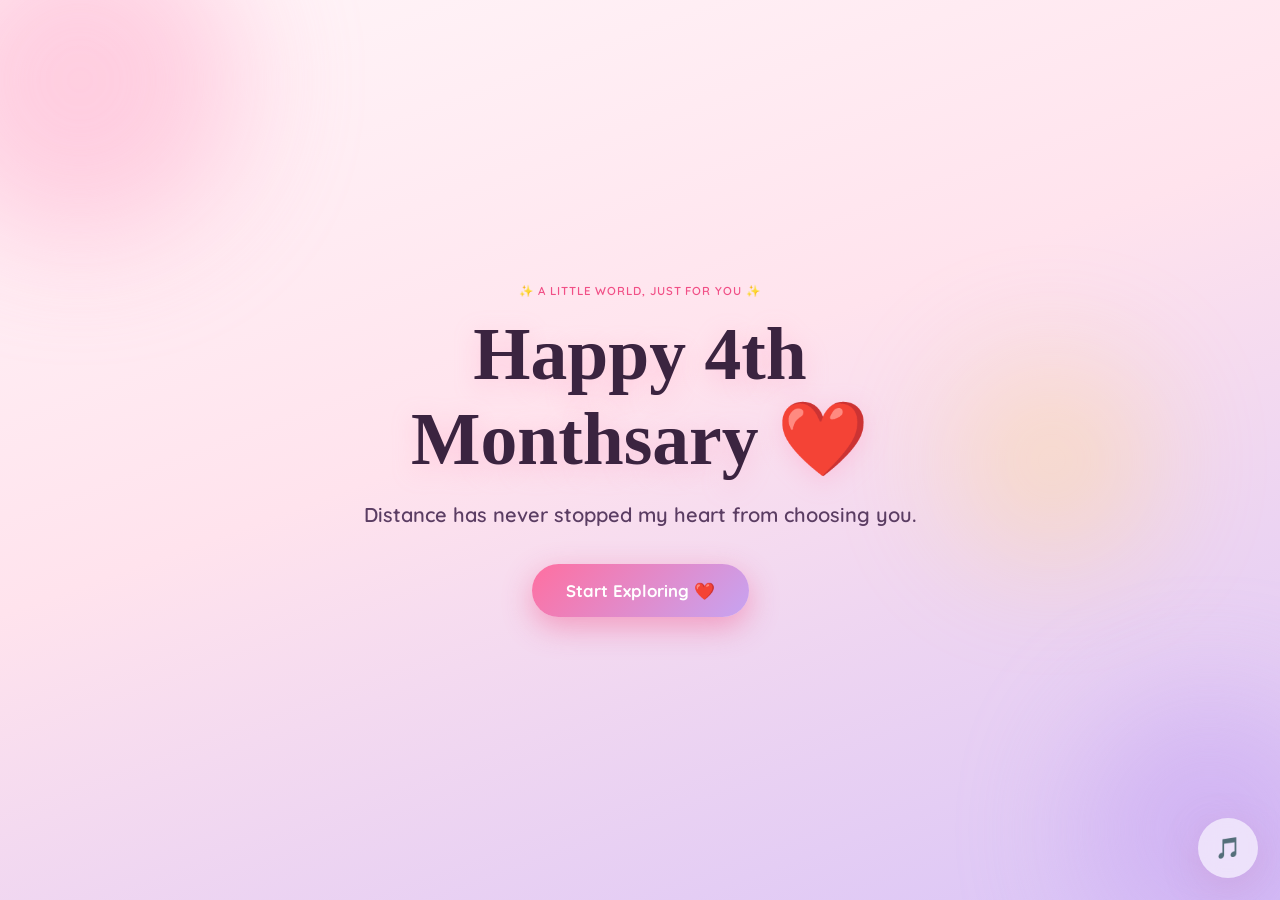
==== commit 801883ba: "Update index.html" ====
--- a/index.html
+++ b/index.html
@@ -37,7 +37,6 @@
     <button id="start-btn" class="btn-glow">
       <span>Start Exploring</span> <span class="btn-heart">❤️</span>
     </button>
-    <p class="home-hint">best opened with headphones &amp; a cup of your favorite drink 🍵</p>
   </div>
 </section>
 
--- a/style.css
+++ b/style.css
@@ -1,756 +1,947 @@
 /* ==========================================================================
-   TOKENS
-   ========================================================================== */
-:root{
-  --midnight: #1a1630;
-  --plum: #3a2c50;
-  --plum-light: #5a4472;
-  --rose: #e8b4bc;
-  --gold: #d4a574;
-  --blush: #f7d9dc;
-  --cream: #faf6f2;
-
-  --glass-bg: rgba(250, 246, 242, 0.08);
-  --glass-border: rgba(250, 246, 242, 0.18);
-
-  --font-display: 'Cormorant Garamond', serif;
-  --font-body: 'Quicksand', sans-serif;
-  --font-utility: 'Poppins', sans-serif;
-
-  --shadow-soft: 0 20px 60px rgba(0,0,0,0.35);
-}
-
-*{ box-sizing: border-box; margin:0; padding:0; }
-
-html, body{
+   4TH MONTHSARY â€” STYLE SHEET
+   Design tokens live at the top as CSS variables so the whole palette
+   and type system can be tuned from one place.
+   ========================================================================== */
+
+:root {
+  /* ---- color tokens ---- */
+  --pink-50:  #FFF6F9;
+  --pink-100: #FFE3ED;
+  --pink-200: #FFCFE1;
+  --pink-300: #FFB0CE;
+  --rose-500: #FF6FA0;
+  --rose-600: #F14F86;
+  --purple-300: #D9C4F7;
+  --purple-400: #C6A4F2;
+  --gold-300: #FFD97D;
+  --gold-400: #FFC85C;
+  --ink-900: #3B2440;
+  --ink-700: #5B3D63;
+  --ink-500: #7A5A82;
+  --white-glass: rgba(255, 255, 255, 0.38);
+  --white-glass-strong: rgba(255, 255, 255, 0.6);
+  --border-glass: rgba(255, 255, 255, 0.55);
+  --night-1: #241536;
+  --night-2: #3A1E4D;
+  --night-3: #150c22;
+
+  /* ---- type tokens ---- */
+  --font-display: 'Dancing Script', cursive;
+  --font-heading: 'Quicksand', sans-serif;
+  --font-body: 'Nunito', sans-serif;
+
+  /* ---- layout tokens ---- */
+  --radius-lg: 28px;
+  --radius-md: 20px;
+  --radius-sm: 14px;
+  --shadow-soft: 0 10px 40px rgba(184, 96, 141, 0.18);
+  --shadow-strong: 0 20px 60px rgba(120, 40, 90, 0.28);
+}
+
+/* ---- reset ---- */
+* { box-sizing: border-box; }
+html, body {
+  margin: 0;
+  padding: 0;
   height: 100%;
-  background: radial-gradient(ellipse at 20% 0%, var(--plum) 0%, var(--midnight) 55%, #100c22 100%);
-  color: var(--cream);
+  overflow-x: hidden;
+}
+html {
+  scrollbar-width: thin;
+  scrollbar-color: rgba(241,79,134,.35) transparent;
+}
+body {
   font-family: var(--font-body);
-  overflow-x: hidden;
-  scroll-behavior: smooth;
-}
-
-body{ min-height: 100vh; position: relative; }
-
-@media (prefers-reduced-motion: reduce){
-  *{ animation-duration: 0.001ms !important; animation-iteration-count: 1 !important; transition-duration: 0.001ms !important; }
-}
-
-button{ font-family: var(--font-body); cursor: pointer; border: none; }
-a{ color: inherit; }
-
-::selection{ background: var(--rose); color: var(--midnight); }
-
-/* Focus visibility */
-button:focus-visible, input:focus-visible{
-  outline: 2px solid var(--gold);
+  color: var(--ink-900);
+  background: linear-gradient(160deg, var(--pink-50) 0%, var(--pink-100) 45%, var(--purple-300) 100%);
+  min-height: 100vh;
+  position: relative;
+  -webkit-tap-highlight-color: transparent;
+}
+button {
+  font-family: inherit;
+  cursor: pointer;
+  border: none;
+  background: none;
+  color: inherit;
+}
+button:focus-visible {
+  outline: 3px solid var(--gold-400);
   outline-offset: 3px;
 }
-
-/* ==========================================================================
-   AMBIENT FLOATING HEARTS
-   ========================================================================== */
-.ambient-layer{
-  position: fixed; inset: 0; pointer-events: none; z-index: 1; overflow: hidden;
-}
-.ambient-heart{
-  position: absolute;
-  bottom: -10%;
-  opacity: 0;
-  font-size: 1.2rem;
-  color: var(--rose);
-  animation: floatUp linear forwards;
-  filter: drop-shadow(0 0 6px rgba(232,180,188,0.5));
-}
-@keyframes floatUp{
-  0%{ transform: translateY(0) translateX(0) rotate(0deg); opacity: 0; }
-  10%{ opacity: 0.7; }
-  90%{ opacity: 0.5; }
-  100%{ transform: translateY(-115vh) translateX(var(--drift, 20px)) rotate(20deg); opacity: 0; }
-}
-
-/* ==========================================================================
-   SCREENS / PANELS
-   ========================================================================== */
-.screen{
-  position: relative; z-index: 2;
-  min-height: 100vh; width: 100%;
+img {
+  max-width: 100%;
+  display: block;
+  user-select: none;
+  -webkit-user-drag: none;
+}
+h1, h2, h3 { margin: 0; }
+p { margin: 0; }
+
+@media (prefers-reduced-motion: reduce) {
+  *, *::before, *::after {
+    animation-duration: 0.001ms !important;
+    animation-iteration-count: 1 !important;
+    transition-duration: 0.001ms !important;
+  }
+}
+
+/* ========================================================================== 
+   AMBIENT BACKGROUND â€” floating hearts canvas + soft blurred glow orbs
+   ========================================================================== */
+#hearts-bg {
+  position: fixed;
+  inset: 0;
+  width: 100%;
+  height: 100%;
+  z-index: 0;
+  pointer-events: none;
+}
+.glow-orb {
+  position: fixed;
+  border-radius: 50%;
+  filter: blur(60px);
+  opacity: 0.55;
+  z-index: 0;
+  pointer-events: none;
+  animation: drift 18s ease-in-out infinite;
+}
+.orb1 { width: 320px; height: 320px; background: var(--pink-300); top: -80px; left: -80px; }
+.orb2 { width: 260px; height: 260px; background: var(--purple-400); bottom: -60px; right: -60px; animation-delay: -6s; }
+.orb3 { width: 200px; height: 200px; background: var(--gold-300); top: 40%; right: 10%; animation-delay: -12s; opacity: 0.35; }
+
+@keyframes drift {
+  0%, 100% { transform: translate(0, 0) scale(1); }
+  50% { transform: translate(30px, -20px) scale(1.08); }
+}
+
+/* ========================================================================== 
+   SCREENS â€” full-viewport panels toggled by JS
+   ========================================================================== */
+.screen {
+  position: fixed;
+  inset: 0;
   display: none;
   flex-direction: column;
-  align-items: center; justify-content: center;
-  padding: 8vh 6vw;
+  align-items: center;
+  justify-content: center;
   text-align: center;
-}
-.screen.active-screen{ display: flex; }
-
-.panel{
-  position: fixed; inset: 0; z-index: 30;
-  background: radial-gradient(ellipse at 30% 10%, var(--plum) 0%, var(--midnight) 60%, #0d0a1c 100%);
+  padding: max(32px, env(safe-area-inset-top)) 20px max(32px, env(safe-area-inset-bottom));
+  z-index: 5;
   overflow-y: auto;
-  display: none;
-  padding: 7vh 6vw 6vh;
-}
-.panel.active-panel{ display: block; animation: panelIn 0.5s ease; }
-@keyframes panelIn{ from{ opacity: 0; transform: translateY(16px); } to{ opacity: 1; transform: translateY(0);} }
-
-.panel-inner{ max-width: 920px; margin: 0 auto; }
-.center-inner{ display:flex; flex-direction: column; align-items: center; text-align:center; }
-
-.btn-back{
-  position: sticky; top: 0; left: 0;
-  background: var(--glass-bg);
-  border: 1px solid var(--glass-border);
-  backdrop-filter: blur(10px);
-  color: var(--cream);
-  padding: 0.6rem 1.1rem;
+  -webkit-overflow-scrolling: touch;
+}
+.screen.active {
+  display: flex;
+  animation: screenIn 0.5s ease both;
+}
+@keyframes screenIn {
+  from { opacity: 0; transform: translateY(14px); }
+  to   { opacity: 1; transform: translateY(0); }
+}
+
+.panel {
+  justify-content: center;
+  padding-top: 72px;
+  padding-bottom: 32px;
+}
+.panel-dark {
+  background: radial-gradient(ellipse at 50% 20%, var(--night-2), var(--night-1) 60%, var(--night-3) 100%);
+  color: #fff;
+}
+
+/* ========================================================================== 
+   HOME SCREEN
+   ========================================================================== */
+.home-content {
+  width: 100%;
+  max-width: 560px;
+  margin: 0 auto;
+  text-align: center;
+  position: relative;
+  z-index: 2;
+}
+.eyebrow {
+  font-family: var(--font-heading);
+  font-weight: 600;
+  letter-spacing: 0.08em;
+  text-transform: uppercase;
+  font-size: 0.72rem;
+  color: var(--rose-600);
+  margin-bottom: 14px;
+}
+.hero-title {
+  font-family: var(--font-display);
+  font-weight: 700;
+  font-size: clamp(2.6rem, 10vw, 4.6rem);
+  color: var(--ink-900);
+  line-height: 1.15;
+  text-shadow: 0 6px 24px rgba(255, 150, 190, 0.35);
+}
+.beating-heart {
+  display: inline-block;
+  animation: heartbeat 1.15s ease-in-out infinite;
+}
+@keyframes heartbeat {
+  0%, 100% { transform: scale(1); }
+  25% { transform: scale(1.18); }
+  40% { transform: scale(0.96); }
+  55% { transform: scale(1.12); }
+}
+.hero-subtitle {
+  font-family: var(--font-heading);
+  font-weight: 600;
+  font-size: clamp(1rem, 3vw, 1.25rem);
+  color: var(--ink-700);
+  margin-top: 18px;
+  line-height: 1.5;
+}
+.home-hint {
+  margin-top: 26px;
+  font-size: 0.85rem;
+  color: var(--ink-500);
+  font-style: italic;
+}
+
+/* ---- glowing button ---- */
+.btn-glow {
+  position: relative;
+  margin-top: 34px;
+  padding: 16px 34px;
   border-radius: 999px;
-  font-family: var(--font-utility);
-  font-size: 0.85rem;
-  letter-spacing: 0.02em;
-  margin-bottom: 2.2rem;
-  transition: transform 0.2s ease, background 0.2s ease;
-}
-.btn-back:hover{ background: rgba(250,246,242,0.16); transform: translateX(-3px); }
-
-.panel-title{
+  font-family: var(--font-heading);
+  font-weight: 700;
+  font-size: 1.05rem;
+  color: #fff;
+  background: linear-gradient(135deg, var(--rose-500), var(--purple-400));
+  box-shadow: 0 10px 30px rgba(241, 79, 134, 0.45), 0 0 0 0 rgba(255,255,255,0.6);
+  overflow: hidden;
+  transition: transform 0.25s ease, box-shadow 0.25s ease;
+  animation: glowPulse 2.6s ease-in-out infinite;
+}
+.btn-glow:hover { transform: translateY(-3px) scale(1.03); }
+.btn-glow:active { transform: translateY(0) scale(0.97); }
+.btn-small { margin-top: 18px; padding: 12px 26px; font-size: 0.95rem; animation: none; }
+@keyframes glowPulse {
+  0%, 100% { box-shadow: 0 10px 30px rgba(241, 79, 134, 0.45); }
+  50% { box-shadow: 0 10px 44px rgba(241, 79, 134, 0.75); }
+}
+.btn-heart { display: inline-block; animation: heartbeat 1.15s ease-in-out infinite; }
+
+/* ripple effect element injected by JS */
+.ripple {
+  position: absolute;
+  border-radius: 50%;
+  background: rgba(255,255,255,0.55);
+  transform: scale(0);
+  animation: rippleAnim 0.6s ease-out forwards;
+  pointer-events: none;
+}
+@keyframes rippleAnim {
+  to { transform: scale(3); opacity: 0; }
+}
+
+/* ========================================================================== 
+   MENU SCREEN
+   ========================================================================== */
+.menu-inner {
+  width: 100%;
+  max-width: 720px;
+  margin: 0 auto;
+  text-align: center;
+}
+.menu-title {
   font-family: var(--font-display);
-  font-size: clamp(2rem, 5vw, 3rem);
-  font-weight: 600;
-  color: var(--blush);
-  margin-bottom: 0.5rem;
-}
-.panel-sub{
-  font-family: var(--font-utility);
-  font-size: 0.9rem;
-  color: rgba(250,246,242,0.6);
-  margin-bottom: 2.5rem;
-  letter-spacing: 0.01em;
-}
-
-.eyebrow{
-  font-family: var(--font-utility);
-  text-transform: uppercase;
-  letter-spacing: 0.18em;
-  font-size: 0.72rem;
-  color: var(--gold);
-  margin-bottom: 1rem;
-}
-
-/* ==========================================================================
-   HOME SCREEN
-   ========================================================================== */
-.home-screen{ position: relative; }
-.home-glow{
-  position: absolute; top: 10%; left: 50%; transform: translateX(-50%);
-  width: 60vw; height: 60vw; max-width: 700px; max-height: 700px;
-  background: radial-gradient(circle, rgba(232,180,188,0.25) 0%, rgba(232,180,188,0) 70%);
-  filter: blur(10px);
-  z-index: 0;
-  animation: pulseGlow 6s ease-in-out infinite;
-}
-@keyframes pulseGlow{ 0%,100%{ opacity: 0.6; transform: translateX(-50%) scale(1);} 50%{ opacity: 1; transform: translateX(-50%) scale(1.08);} }
-
-.home-content{ position: relative; z-index: 2; max-width: 640px; }
-
-.hero-title{
-  font-family: var(--font-display);
-  font-weight: 600;
-  font-size: clamp(2.6rem, 8vw, 4.6rem);
-  line-height: 1.05;
-  color: var(--cream);
-}
-.hero-title span{
-  font-style: italic;
-  background: linear-gradient(120deg, var(--rose), var(--gold));
-  -webkit-background-clip: text;
-  background-clip: text;
-  color: transparent;
-}
-.heart-emoji{ -webkit-text-fill-color: initial; }
-
-.hero-subtitle{
-  font-family: var(--font-display);
-  font-style: italic;
-  font-size: clamp(1.1rem, 2.6vw, 1.5rem);
-  color: var(--rose);
-  margin: 1.6rem 0 2.4rem;
-}
-
-.btn-primary{
-  background: linear-gradient(120deg, var(--rose), var(--gold));
-  color: var(--midnight);
-  font-family: var(--font-utility);
+  font-size: clamp(2rem, 7vw, 2.8rem);
+  color: var(--ink-900);
+  margin-top: 6px;
+}
+.menu-subtitle {
+  font-family: var(--font-heading);
+  color: var(--ink-500);
+  margin-top: 10px;
   font-weight: 600;
   font-size: 0.95rem;
-  padding: 0.9rem 2.1rem;
+}
+.menu-grid {
+  margin: 30px auto 0;
+  width: 100%;
+  display: grid;
+  grid-template-columns: repeat(2, minmax(0, 1fr));
+  gap: 16px;
+  justify-items: center;
+}
+@media (min-width: 640px) {
+  .menu-grid { grid-template-columns: repeat(3, minmax(0, 1fr)); }
+}
+.menu-card {
+  width: 100%;
+  max-width: 220px;
+  background: var(--white-glass);
+  backdrop-filter: blur(14px);
+  -webkit-backdrop-filter: blur(14px);
+  border: 1px solid var(--border-glass);
+  border-radius: var(--radius-md);
+  padding: 22px 12px;
+  display: flex;
+  flex-direction: column;
+  align-items: center;
+  gap: 10px;
+  box-shadow: var(--shadow-soft);
+  transition: transform 0.25s ease, box-shadow 0.25s ease, background 0.25s ease;
+  animation: cardIn 0.5s ease both;
+  animation-delay: calc(var(--i) * 0.06s);
+  will-change: transform;
+}
+@keyframes cardIn {
+  from { opacity: 0; transform: translateY(16px) scale(0.94); }
+  to   { opacity: 1; transform: translateY(0) scale(1); }
+}
+.menu-card:hover {
+  transform: translateY(-6px);
+  box-shadow: var(--shadow-strong);
+  background: var(--white-glass-strong);
+}
+.menu-card:active {
+  transform: translateY(-2px) scale(0.98);
+}
+.menu-icon { font-size: 1.9rem; }
+.menu-label {
+  font-family: var(--font-heading);
+  font-weight: 600;
+  font-size: 0.88rem;
+  color: var(--ink-900);
+}
+.menu-card-finale {
+  background: linear-gradient(135deg, rgba(255,217,125,0.4), var(--white-glass));
+}
+
+/* ========================================================================== 
+   SHARED PANEL PARTS
+   ========================================================================== */
+.back-btn {
+  position: fixed;
+  top: calc(18px + env(safe-area-inset-top));
+  left: calc(18px + env(safe-area-inset-left));
+  z-index: 20;
+  background: var(--white-glass-strong);
+  backdrop-filter: blur(10px);
+  -webkit-backdrop-filter: blur(10px);
+  padding: 10px 18px;
   border-radius: 999px;
-  box-shadow: 0 10px 30px rgba(212,165,116,0.3);
-  transition: transform 0.25s ease, box-shadow 0.25s ease;
-}
-.btn-primary:hover{ transform: translateY(-3px) scale(1.02); box-shadow: 0 14px 36px rgba(212,165,116,0.42); }
-
-.btn-secondary{
-  margin-top: 2rem;
-  background: var(--glass-bg);
-  border: 1px solid var(--glass-border);
-  backdrop-filter: blur(10px);
-  color: var(--cream);
-  padding: 0.75rem 1.6rem;
+  font-family: var(--font-heading);
+  font-weight: 700;
+  font-size: 0.85rem;
+  color: var(--ink-900);
+  box-shadow: var(--shadow-soft);
+  transition: transform 0.2s ease;
+}
+.back-btn:hover { transform: translateX(-3px); }
+.back-btn-light { background: rgba(255,255,255,0.15); color: #fff; }
+
+.panel-inner {
+  width: 100%;
+  max-width: 780px;
+  margin: 0 auto;
+  padding: 0 16px;
+  display: flex;
+  flex-direction: column;
+  align-items: center;
+  text-align: center;
+}
+.panel-title {
+  font-family: var(--font-display);
+  font-size: clamp(1.8rem, 6vw, 2.5rem);
+  color: var(--ink-900);
+}
+.title-light { color: #fff; }
+.panel-sub {
+  font-family: var(--font-heading);
+  font-weight: 600;
+  color: var(--ink-500);
+  margin-top: 8px;
+  font-size: 0.92rem;
+}
+.sub-light { color: rgba(255,255,255,0.75); }
+
+/* ========================================================================== 
+   LOVE LETTER
+   ========================================================================== */
+.letter-inner {
+  display: flex;
+  flex-direction: column;
+  align-items: center;
+}
+.envelope {
+  margin: 40px auto 0;
+  position: relative;
+  width: min(320px, 82vw);
+  height: 210px;
+  cursor: pointer;
+  perspective: 1000px;
+}
+.envelope-back {
+  position: absolute; inset: 0;
+  background: linear-gradient(160deg, var(--pink-200), var(--purple-300));
+  border-radius: var(--radius-sm);
+  box-shadow: var(--shadow-soft);
+}
+.envelope-front {
+  position: absolute; left:0; right:0; bottom:0; height: 60%;
+  background: linear-gradient(160deg, #fff, var(--pink-100));
+  border-radius: 0 0 var(--radius-sm) var(--radius-sm);
+  z-index: 3;
+  box-shadow: 0 -2px 10px rgba(0,0,0,0.03) inset;
+}
+.envelope-flap {
+  position: absolute; top: 0; left: 0; right: 0; height: 55%;
+  background: linear-gradient(200deg, var(--rose-500), var(--purple-400));
+  clip-path: polygon(0 0, 100% 0, 50% 85%);
+  transform-origin: top center;
+  transition: transform 0.7s cubic-bezier(.68,-0.4,.27,1.4);
+  z-index: 4;
+  border-radius: var(--radius-sm) var(--radius-sm) 0 0;
+}
+.envelope-letter {
+  position: absolute;
+  left: 6%; right: 6%; bottom: 8%;
+  height: 0;
+  background: #fffdfb;
+  border-radius: 10px;
+  box-shadow: 0 10px 30px rgba(120,40,90,0.2);
+  overflow: hidden;
+  z-index: 2;
+  transition: height 0.6s ease 0.15s, bottom 0.6s ease 0.15s, top 0.6s ease 0.15s;
+  padding: 0 16px;
+}
+.envelope-hint {
+  position: absolute;
+  bottom: -34px; left: 0; right: 0;
+  font-size: 0.85rem;
+  color: var(--ink-500);
+  font-style: italic;
+}
+.envelope.open .envelope-flap { transform: rotateX(180deg); z-index: 1; }
+.envelope.open .envelope-letter {
+  top: -78%;
+  height: 220%;
+  bottom: auto;
+  z-index: 5;
+  padding: 20px 20px;
+  overflow-y: auto;
+  max-height: 70vh;
+}
+.envelope.open { cursor: default; }
+.letter-text {
+  font-family: var(--font-heading);
+  font-weight: 600;
+  font-size: 0.92rem;
+  line-height: 1.7;
+  color: var(--ink-900);
+  text-align: left;
+  white-space: pre-wrap;
+}
+.letter-text .cursor {
+  display: inline-block;
+  width: 2px;
+  background: var(--rose-600);
+  animation: blink 0.8s steps(1) infinite;
+  margin-left: 1px;
+}
+@keyframes blink { 50% { opacity: 0; } }
+
+/* ========================================================================== 
+   MEMORY GALLERY
+   ========================================================================== */
+.gallery-grid {
+  margin: 26px auto 0;
+  width: 100%;
+  display: grid;
+  grid-template-columns: repeat(2, minmax(0, 1fr));
+  gap: 12px;
+  justify-items: center;
+}
+@media (min-width: 640px) { .gallery-grid { grid-template-columns: repeat(3, minmax(0, 1fr)); } }
+.gallery-item {
+  width: 100%;
+  max-width: 220px;
+  border-radius: var(--radius-sm);
+  overflow: hidden;
+  box-shadow: var(--shadow-soft);
+  aspect-ratio: 1 / 1;
+  transition: transform 0.3s ease, box-shadow 0.3s ease;
+  border: 3px solid rgba(255,255,255,0.6);
+  will-change: transform;
+}
+.gallery-item:hover { transform: scale(1.04) rotate(-1deg); box-shadow: var(--shadow-strong); }
+.gallery-item:active { transform: scale(0.98); }
+.gallery-item img { width: 100%; height: 100%; object-fit: cover; }
+
+.lightbox {
+  position: fixed; inset: 0;
+  background: rgba(30, 12, 30, 0.88);
+  display: none;
+  align-items: center;
+  justify-content: center;
+  z-index: 200;
+  backdrop-filter: blur(6px);
+  -webkit-backdrop-filter: blur(6px);
+}
+.lightbox.active { display: flex; animation: fadeIn 0.3s ease; }
+@keyframes fadeIn { from { opacity: 0; } to { opacity: 1; } }
+.lightbox img {
+  max-width: 88vw;
+  max-height: 78vh;
+  border-radius: var(--radius-md);
+  box-shadow: 0 20px 60px rgba(0,0,0,0.5);
+  animation: popIn 0.35s cubic-bezier(.2,.9,.3,1.3);
+  touch-action: pan-y;
+}
+@keyframes popIn { from { transform: scale(0.85); opacity: 0; } to { transform: scale(1); opacity: 1; } }
+.lightbox-close, .lightbox-nav {
+  position: absolute;
+  color: #fff;
+  font-size: 1.6rem;
+  background: rgba(255,255,255,0.12);
+  width: 46px; height: 46px;
+  border-radius: 50%;
+  display: flex; align-items: center; justify-content: center;
+  transition: background 0.2s ease;
+}
+.lightbox-close:hover, .lightbox-nav:hover { background: rgba(255,255,255,0.25); }
+.lightbox-close { top: 24px; right: 24px; }
+.lightbox-prev { left: 16px; top: 50%; transform: translateY(-50%); }
+.lightbox-next { right: 16px; top: 50%; transform: translateY(-50%); }
+
+/* ========================================================================== 
+   LOVE METER GAME
+   ========================================================================== */
+.meter-wrap {
+  margin: 22px auto 0;
+  width: min(420px, 100%);
+  display: flex;
+  align-items: center;
+  gap: 12px;
+}
+.meter-bar {
+  flex: 1;
+  height: 20px;
   border-radius: 999px;
-  font-family: var(--font-utility);
-  font-size: 0.85rem;
-  transition: background 0.2s ease;
-}
-.btn-secondary:hover{ background: rgba(250,246,242,0.16); }
-
-.scroll-hint{
-  position: absolute; bottom: 5vh; left: 50%; transform: translateX(-50%);
-  font-family: var(--font-utility);
-  font-size: 0.72rem;
-  letter-spacing: 0.14em;
-  text-transform: uppercase;
-  color: rgba(250,246,242,0.45);
-  animation: hintFloat 2.4s ease-in-out infinite;
-}
-@keyframes hintFloat{ 0%,100%{ transform: translateX(-50%) translateY(0);} 50%{ transform: translateX(-50%) translateY(-6px);} }
-
-/* ==========================================================================
-   HUB / HEART CONSTELLATION  (signature element)
-   ========================================================================== */
-.hub-screen{ min-height: 100vh; padding-top: 10vh; }
-.hub-header{ position: relative; z-index: 3; margin-bottom: 2rem; }
-.hub-header h2{
+  background: rgba(255,255,255,0.5);
+  overflow: hidden;
+  box-shadow: inset 0 2px 6px rgba(120,40,90,0.15);
+  border: 1px solid var(--border-glass);
+}
+.meter-fill {
+  height: 100%;
+  width: 0%;
+  background: linear-gradient(90deg, var(--rose-500), var(--gold-400));
+  transition: width 0.25s ease;
+  border-radius: 999px;
+}
+.meter-percent { font-family: var(--font-heading); font-weight: 700; color: var(--ink-900); min-width: 46px; }
+
+.game-area {
+  position: relative;
+  margin: 20px auto 0;
+  width: 100%;
+  max-width: 480px;
+  height: min(55vh, 500px);
+  min-height: 340px;
+  background: var(--white-glass);
+  border: 1px solid var(--border-glass);
+  border-radius: var(--radius-lg);
+  overflow: hidden;
+  box-shadow: var(--shadow-soft);
+}
+.falling-heart {
+  position: absolute;
+  top: -40px;
+  font-size: 1.8rem;
+  cursor: pointer;
+  user-select: none;
+  filter: drop-shadow(0 4px 8px rgba(241,79,134,0.35));
+  animation-name: fall;
+  animation-timing-function: linear;
+  animation-fill-mode: forwards;
+}
+@keyframes fall {
+  from { transform: translateY(0) rotate(0deg); }
+  to   { transform: translateY(calc(55vh + 60px)) rotate(25deg); }
+}
+.heart-pop {
+  animation: popAway 0.35s ease forwards !important;
+}
+@keyframes popAway { to { transform: scale(1.8); opacity: 0; } }
+
+.game-win {
+  position: absolute; inset: 0;
+  display: flex; flex-direction: column; align-items: center; justify-content: center;
+  gap: 14px; text-align: center; padding: 24px;
+  background: linear-gradient(160deg, rgba(255,255,255,0.92), rgba(255,224,236,0.92));
+}
+.win-title { font-family: var(--font-heading); font-weight: 700; font-size: 1.1rem; color: var(--rose-600); }
+.win-secret { font-family: var(--font-display); font-size: 1.4rem; color: var(--ink-900); max-width: 320px; }
+.hidden { display: none !important; }
+
+/* ========================================================================== 
+   LOVE NOTES
+   ========================================================================== */
+.note-card {
+  margin: 26px auto 0;
+  width: min(460px, 100%);
+  min-height: 140px;
+  background: var(--white-glass);
+  border: 1px solid var(--border-glass);
+  border-radius: var(--radius-lg);
+  box-shadow: var(--shadow-soft);
+  display: flex; align-items: center; justify-content: center;
+  padding: 26px;
+}
+.note-text {
   font-family: var(--font-display);
-  font-style: italic;
-  font-size: clamp(1.6rem, 4vw, 2.4rem);
-  color: var(--blush);
-}
-.hub-sub{
-  font-family: var(--font-utility);
-  font-size: 0.85rem;
-  color: rgba(250,246,242,0.55);
-  margin-top: 0.5rem;
-}
-
-.hub-heart{
+  font-size: 1.3rem;
+  color: var(--ink-900);
+  line-height: 1.5;
+}
+.note-text.pop { animation: notePop 0.4s ease; }
+@keyframes notePop { from { transform: scale(0.9); opacity: 0; } to { transform: scale(1); opacity: 1; } }
+.note-count { margin-top: 10px; font-size: 0.78rem; color: var(--ink-500); text-align: center; }
+
+/* ========================================================================== 
+   REASONS I LOVE YOU â€” flip cards
+   ========================================================================== */
+.flip-grid {
+  margin: 24px auto 0;
+  display: grid;
+  grid-template-columns: repeat(2, minmax(0, 1fr));
+  gap: 12px;
+  width: 100%;
+  justify-items: center;
+}
+@media (min-width: 560px) { .flip-grid { grid-template-columns: repeat(3, minmax(0, 1fr)); } }
+@media (min-width: 860px) { .flip-grid { grid-template-columns: repeat(4, minmax(0, 1fr)); } }
+.flip-card {
+  perspective: 900px;
+  height: 130px;
+  width: 100%;
+  max-width: 220px;
+}
+.flip-card-inner {
   position: relative;
-  width: min(90vw, 620px);
-  height: min(90vw, 560px);
-  margin: 2rem auto 4rem;
-}
-.hub-lines{
-  position: absolute; inset: 0;
   width: 100%; height: 100%;
-  overflow: visible;
-}
-.hub-lines polygon{
-  fill: none;
-  stroke: rgba(232,180,188,0.28);
-  stroke-width: 0.3;
-  stroke-dasharray: 1.2 1.4;
-}
-
-.hub-node{
-  position: absolute;
-  transform: translate(-50%, -50%);
-  width: 82px; height: 82px;
-  border-radius: 50%;
-  background: var(--glass-bg);
-  border: 1px solid var(--glass-border);
-  backdrop-filter: blur(12px);
-  display: flex; flex-direction: column; align-items: center; justify-content: center;
-  gap: 0.15rem;
-  color: var(--cream);
-  box-shadow: 0 0 0 rgba(232,180,188,0);
-  animation: nodeBob 4s ease-in-out infinite;
-  transition: transform 0.25s ease, box-shadow 0.25s ease, background 0.25s ease;
-}
-.hub-node:hover, .hub-node:focus-visible{
-  transform: translate(-50%,-50%) scale(1.12);
-  background: rgba(250,246,242,0.14);
-  box-shadow: 0 0 26px rgba(232,180,188,0.45);
-}
-.hub-node .node-icon{ font-size: 1.5rem; }
-.hub-node .node-label{
-  font-family: var(--font-utility);
-  font-size: 0.58rem;
-  letter-spacing: 0.02em;
-  text-align: center;
-  line-height: 1.15;
-  padding: 0 6px;
-}
-@keyframes nodeBob{ 0%,100%{ margin-top: 0; } 50%{ margin-top: -8px; } }
-.hub-node:nth-child(odd){ animation-duration: 5s; }
-.hub-node:nth-child(3n){ animation-duration: 4.6s; }
-
-@media (max-width: 640px){
-  .hub-node{ width: 66px; height: 66px; }
-  .hub-node .node-icon{ font-size: 1.2rem; }
-  .hub-node .node-label{ font-size: 0.5rem; }
-}
-
-/* ==========================================================================
-   LOVE LETTER
-   ========================================================================== */
-.letter-inner{ display: flex; flex-direction: column; align-items: center; }
-.envelope-wrap{ display:flex; flex-direction: column; align-items: center; gap: 1rem; }
-
-.envelope{
-  position: relative;
-  width: 220px; height: 150px;
-  cursor: pointer;
-}
-.envelope-body{
-  position: absolute; inset: 0;
-  background: linear-gradient(160deg, var(--rose), var(--gold));
-  border-radius: 8px;
-  box-shadow: var(--shadow-soft);
-}
-.envelope-flap{
-  position: absolute; top: 0; left: 0; width: 100%; height: 80px;
-  background: linear-gradient(160deg, #f2c6cd, var(--gold));
-  clip-path: polygon(0 0, 100% 0, 50% 78%);
-  transform-origin: top center;
-  transition: transform 0.6s ease;
-  border-radius: 8px 8px 0 0;
-  z-index: 2;
-}
-.envelope-heart{
-  position: absolute; bottom: 30px; left: 50%; transform: translateX(-50%);
-  font-size: 1.6rem; z-index: 1;
-}
-.envelope.opened .envelope-flap{ transform: rotateX(180deg); }
-.envelope-hint{
-  font-family: var(--font-utility); font-size: 0.78rem; color: rgba(250,246,242,0.55);
-}
-
-.letter-paper{
-  max-width: 620px;
-  margin-top: 2.5rem;
-  background: var(--glass-bg);
-  border: 1px solid var(--glass-border);
-  backdrop-filter: blur(14px);
-  border-radius: 18px;
-  padding: 2.4rem 2rem;
-  box-shadow: var(--shadow-soft);
-  display: none;
-  text-align: left;
-}
-.letter-paper.show{ display: block; animation: panelIn 0.5s ease; }
-.letter-text{
-  font-family: var(--font-display);
-  font-size: clamp(1.05rem, 2.2vw, 1.25rem);
-  line-height: 1.75;
-  color: var(--cream);
-  white-space: pre-wrap;
-}
-.letter-sign{
-  margin-top: 1.6rem;
-  font-family: var(--font-display);
-  font-style: italic;
-  color: var(--rose);
-  text-align: right;
-}
-
-/* ==========================================================================
-   GALLERY + LIGHTBOX
-   ========================================================================== */
-.gallery-grid{
-  display: grid;
-  grid-template-columns: repeat(auto-fit, minmax(150px, 1fr));
-  gap: 1rem;
-}
-.gallery-item{
-  position: relative;
-  border-radius: 14px;
-  overflow: hidden;
-  aspect-ratio: 3/4;
-  cursor: pointer;
-  box-shadow: var(--shadow-soft);
-  border: 1px solid var(--glass-border);
-}
-.gallery-item img{
-  width: 100%; height: 100%; object-fit: cover;
-  transition: transform 0.4s ease;
-}
-.gallery-item:hover img{ transform: scale(1.08); }
-.gallery-item .cap{
-  position: absolute; bottom: 0; left: 0; right: 0;
-  padding: 0.6rem 0.7rem;
-  font-family: var(--font-utility);
-  font-size: 0.72rem;
-  background: linear-gradient(to top, rgba(0,0,0,0.55), transparent);
-}
-
-.lightbox{
-  position: fixed; inset: 0; z-index: 60;
-  background: rgba(10,8,20,0.92);
-  display: none; align-items: center; justify-content: center;
-  padding: 5vh 5vw;
-}
-.lightbox.show{ display: flex; animation: panelIn 0.3s ease; }
-.lightbox img{ max-width: 90vw; max-height: 85vh; border-radius: 14px; box-shadow: var(--shadow-soft); }
-.lightbox-close{
-  position: absolute; top: 4vh; right: 5vw;
-  background: var(--glass-bg); border: 1px solid var(--glass-border);
-  color: var(--cream); width: 42px; height: 42px; border-radius: 50%;
-  font-size: 1.4rem; line-height: 1;
-}
-
-/* ==========================================================================
-   LOVE METER GAME
-   ========================================================================== */
-.meter-wrap{ display:flex; align-items:center; gap: 1rem; max-width: 480px; margin: 0 auto 1.6rem; }
-.meter-track{
-  flex: 1; height: 14px; border-radius: 999px;
-  background: rgba(250,246,242,0.12);
-  border: 1px solid var(--glass-border);
-  overflow: hidden;
-}
-.meter-fill{
-  height: 100%; width: 0%;
-  background: linear-gradient(90deg, var(--rose), var(--gold));
-  transition: width 0.25s ease;
-}
-.meter-label{ font-family: var(--font-utility); font-size: 0.85rem; min-width: 42px; }
-
-.game-stage{
-  position: relative;
-  width: 100%; max-width: 560px; height: 420px;
-  margin: 0 auto;
-  border-radius: 18px;
-  background: rgba(250,246,242,0.04);
-  border: 1px solid var(--glass-border);
-  overflow: hidden;
-}
-.falling-heart{
-  position: absolute; top: -40px;
-  font-size: 1.8rem;
-  background: none; color: var(--rose);
-  filter: drop-shadow(0 0 6px rgba(232,180,188,0.5));
-  animation: fall linear forwards;
-}
-@keyframes fall{ to{ top: 105%; } }
-.game-message{
-  position: absolute; inset: 0;
-  display:flex; align-items:center; justify-content:center; text-align:center;
-  padding: 2rem;
-  font-family: var(--font-display); font-style: italic; font-size: 1.2rem;
-  color: var(--blush);
-  background: rgba(26,22,48,0.85);
-  opacity: 0; pointer-events: none;
-  transition: opacity 0.5s ease;
-}
-.game-message.show{ opacity: 1; }
-
-/* ==========================================================================
-   LOVE NOTES
-   ========================================================================== */
-.notes-inner{ display:flex; flex-direction: column; align-items: center; }
-.note-card{
-  max-width: 520px;
-  min-height: 140px;
-  display: flex; align-items: center; justify-content: center;
-  background: var(--glass-bg); border: 1px solid var(--glass-border);
-  backdrop-filter: blur(14px);
-  border-radius: 18px;
-  padding: 2rem;
-  margin-bottom: 1.6rem;
-  box-shadow: var(--shadow-soft);
-}
-.note-card p{
-  font-family: var(--font-display);
-  font-style: italic;
-  font-size: 1.15rem;
-  line-height: 1.6;
-  color: var(--cream);
-}
-.note-progress{
-  margin-top: 1rem;
-  font-family: var(--font-utility);
-  font-size: 0.75rem;
-  color: rgba(250,246,242,0.5);
-}
-
-/* ==========================================================================
-   FLIP CARDS
-   ========================================================================== */
-.flip-grid{
-  display: grid;
-  grid-template-columns: repeat(auto-fill, minmax(140px, 1fr));
-  gap: 0.9rem;
-}
-.flip-card{
-  perspective: 1000px;
-  aspect-ratio: 3/4;
-  cursor: pointer;
-}
-.flip-inner{
-  position: relative; width: 100%; height: 100%;
+  transition: transform 0.6s cubic-bezier(.2,.8,.3,1.2);
   transform-style: preserve-3d;
-  transition: transform 0.6s cubic-bezier(.4,.2,.2,1);
-}
-.flip-card.flipped .flip-inner{ transform: rotateY(180deg); }
-.flip-front, .flip-back{
+  will-change: transform;
+}
+.flip-card.flipped .flip-card-inner { transform: rotateY(180deg); }
+.flip-face {
   position: absolute; inset: 0;
   backface-visibility: hidden;
-  border-radius: 14px;
+  border-radius: var(--radius-sm);
   display: flex; align-items: center; justify-content: center;
+  padding: 10px;
   text-align: center;
-  padding: 0.8rem;
-  border: 1px solid var(--glass-border);
-}
-.flip-front{
-  background: linear-gradient(150deg, rgba(232,180,188,0.18), rgba(212,165,116,0.12));
+  box-shadow: var(--shadow-soft);
+  border: 1px solid var(--border-glass);
+}
+.flip-front {
+  background: linear-gradient(150deg, var(--rose-500), var(--purple-400));
+  color: #fff;
+  font-family: var(--font-heading);
+  font-weight: 700;
+}
+.flip-front .flip-num { font-size: 1.6rem; }
+.flip-back {
+  background: var(--white-glass-strong);
+  transform: rotateY(180deg);
+  font-family: var(--font-heading);
+  font-weight: 600;
+  font-size: 0.82rem;
+  color: var(--ink-900);
+}
+
+/* ========================================================================== 
+   LONG DISTANCE COUNTERS
+   ========================================================================== */
+.counter-grid {
+  margin: 24px auto 0;
+  display: grid;
+  grid-template-columns: repeat(2, minmax(0, 1fr));
+  gap: 14px;
+  width: 100%;
+  justify-items: center;
+}
+@media (min-width: 640px) { .counter-grid { grid-template-columns: repeat(3, minmax(0, 1fr)); } }
+.counter-card {
+  width: 100%;
+  max-width: 220px;
+  background: var(--white-glass);
+  border: 1px solid var(--border-glass);
+  border-radius: var(--radius-md);
+  padding: 22px 10px;
+  box-shadow: var(--shadow-soft);
+  display: flex; flex-direction: column; gap: 6px;
+  align-items: center;
+  text-align: center;
+}
+.counter-num {
+  font-family: var(--font-heading);
+  font-weight: 700;
+  font-size: 1.8rem;
+  color: var(--rose-600);
+}
+.counter-label { font-size: 0.78rem; color: var(--ink-700); font-weight: 600; }
+.distance-note {
+  margin: 26px auto 0;
+  font-family: var(--font-heading);
+  font-weight: 600;
+  font-size: 0.95rem;
+  color: var(--ink-700);
+  max-width: 520px;
+  line-height: 1.6;
+  text-align: center;
+}
+
+/* ========================================================================== 
+   SURPRISE GIFT
+   ========================================================================== */
+.gift-box {
+  position: relative;
+  margin: 46px auto 0;
+  width: 200px;
+  height: 200px;
+  cursor: pointer;
+}
+.gift-base {
+  position: absolute; bottom: 0; left: 10%; right: 10%; height: 60%;
+  background: linear-gradient(150deg, var(--rose-500), var(--rose-600));
+  border-radius: 10px;
+  box-shadow: var(--shadow-soft);
+}
+.ribbon-v-base {
+  position: absolute; top: 0; bottom: 0; left: 50%; width: 18px; transform: translateX(-50%);
+  background: var(--gold-300);
+}
+.gift-lid {
+  position: absolute; top: 22%; left: 4%; right: 4%; height: 30%;
+  background: linear-gradient(150deg, var(--rose-600), var(--purple-400));
+  border-radius: 10px;
+  box-shadow: var(--shadow-soft);
+  transition: transform 0.8s cubic-bezier(.3,-0.5,.3,1.5), opacity 0.6s ease;
+  transform-origin: bottom left;
+  z-index: 3;
+}
+.ribbon-v { position: absolute; top: 0; bottom: 0; left: 50%; width: 20px; transform: translateX(-50%); background: var(--gold-300); }
+.ribbon-h { position: absolute; left: 0; right: 0; top: 50%; height: 20px; transform: translateY(-50%); background: var(--gold-300); }
+.bow {
+  position: absolute; top: -26px; left: 50%; transform: translateX(-50%);
+  font-size: 2.2rem;
+  transition: transform 0.5s ease, opacity 0.5s ease;
+}
+.gift-glow {
+  position: absolute; inset: -20px;
+  border-radius: 50%;
+  background: radial-gradient(circle, rgba(255,217,125,0.5), transparent 70%);
+  opacity: 0;
+  transition: opacity 0.6s ease;
+  z-index: -1;
+}
+.gift-box.opened .gift-lid { transform: translateY(-90px) rotate(-35deg); opacity: 0; }
+.gift-box.opened .bow { transform: translate(-50%, -120px) rotate(45deg) scale(1.2); opacity: 0; }
+.gift-box.opened .gift-glow { opacity: 1; }
+.gift-reveal {
+  margin: 34px auto 0;
+  max-width: 520px;
+  background: var(--white-glass);
+  border: 1px solid var(--border-glass);
+  border-radius: var(--radius-lg);
+  padding: 24px;
+  box-shadow: var(--shadow-soft);
+  animation: notePop 0.5s ease;
+}
+.gift-message { font-family: var(--font-heading); font-weight: 600; line-height: 1.7; color: var(--ink-900); font-size: 0.95rem; text-align: center; }
+
+/* ========================================================================== 
+   NIGHT SKY
+   ========================================================================== */
+.sky-inner { position: relative; z-index: 2; width: 100%; }
+.sky-area {
+  position: relative;
+  margin-top: 20px;
+  width: 100%;
+  height: 55vh;
+  min-height: 320px;
+}
+.sky-star {
+  position: absolute;
+  font-size: 1.4rem;
+  background: none;
+  color: var(--gold-300);
+  filter: drop-shadow(0 0 6px rgba(255,217,125,0.8));
+  animation: twinkle 2.4s ease-in-out infinite;
+  transition: transform 0.2s ease;
+}
+.sky-star:hover { transform: scale(1.3); }
+@keyframes twinkle {
+  0%, 100% { opacity: 0.45; }
+  50% { opacity: 1; }
+}
+.sky-message {
+  margin: 18px auto 0;
+  max-width: 420px;
+  background: rgba(255,255,255,0.12);
+  border: 1px solid rgba(255,255,255,0.25);
+  border-radius: var(--radius-md);
+  padding: 18px 22px;
+  font-family: var(--font-display);
+  font-size: 1.15rem;
+  color: #fff;
+  animation: notePop 0.4s ease;
+  text-align: center;
+}
+
+/* ========================================================================== 
+   FINALE
+   ========================================================================== */
+.finale-inner {
+  position: relative;
+  width: 100%; height: 100%;
+  display: flex; flex-direction: column; align-items: center; justify-content: center;
+}
+#finale-canvas { position: absolute; inset: 0; width: 100%; height: 100%; }
+.finale-heart {
+  font-size: 3.4rem;
+  animation: heartbeat 1.15s ease-in-out infinite;
+  filter: drop-shadow(0 0 30px rgba(255,111,160,0.7));
+  z-index: 2;
+}
+.finale-text {
+  margin-top: 22px;
+  min-height: 3em;
+  font-family: var(--font-display);
+  font-size: clamp(1.6rem, 6vw, 2.4rem);
+  color: #fff;
+  text-align: center;
+  z-index: 2;
+  padding: 0 16px;
+}
+.finale-text .line {
+  display: block;
+  animation: lineIn 1s ease both;
+}
+@keyframes lineIn {
+  from { opacity: 0; transform: translateY(10px); }
+  to   { opacity: 1; transform: translateY(0); }
+}
+
+/* ========================================================================== 
+   MUSIC CONTROLS
+   ========================================================================== */
+.music-toggle {
+  position: fixed;
+  bottom: calc(22px + env(safe-area-inset-bottom));
+  right: calc(22px + env(safe-area-inset-right));
+  width: 60px;
+  height: 60px;
+  border-radius: 50%;
+  background: var(--white-glass-strong);
   backdrop-filter: blur(10px);
-  font-family: var(--font-display);
-  font-size: 1.8rem;
-  color: var(--gold);
-}
-.flip-back{
-  background: rgba(250,246,242,0.1);
-  backdrop-filter: blur(14px);
-  transform: rotateY(180deg);
-  font-family: var(--font-utility);
-  font-size: 0.72rem;
-  line-height: 1.4;
-  color: var(--cream);
-}
-
-/* ==========================================================================
-   OUR DISTANCE
-   ========================================================================== */
-.distance-grid{
-  display: grid;
-  grid-template-columns: repeat(auto-fit, minmax(210px, 1fr));
-  gap: 1.2rem;
-}
-.distance-card{
-  background: var(--glass-bg); border: 1px solid var(--glass-border);
-  backdrop-filter: blur(12px);
-  border-radius: 18px;
-  padding: 1.8rem 1.4rem;
-  text-align: left;
-  box-shadow: var(--shadow-soft);
-}
-.distance-card .num{
-  font-family: var(--font-display);
-  font-size: 2.2rem;
-  color: var(--rose);
-  display: block;
-}
-.distance-card .lbl{
-  font-family: var(--font-utility);
-  font-size: 0.72rem;
-  text-transform: uppercase;
-  letter-spacing: 0.08em;
-  color: var(--gold);
-  margin: 0.4rem 0 0.6rem;
-}
-.distance-card p{
-  font-family: var(--font-body);
-  font-size: 0.9rem;
-  color: rgba(250,246,242,0.75);
-  line-height: 1.45;
-}
-
-/* ==========================================================================
-   GIFT BOX
-   ========================================================================== */
-.gift-box{
-  position: relative;
-  width: 180px; height: 160px;
-  margin: 2rem auto;
-  cursor: pointer;
-}
-.gift-base{
-  position: absolute; bottom: 0; width: 100%; height: 110px;
-  background: linear-gradient(160deg, var(--plum-light), var(--plum));
-  border-radius: 10px;
-  box-shadow: var(--shadow-soft);
-}
-.gift-lid{
-  position: absolute; top: 20px; width: 100%; height: 40px;
-  background: linear-gradient(160deg, var(--rose), var(--gold));
-  border-radius: 8px;
-  transition: transform 0.6s ease, opacity 0.4s ease;
-  transform-origin: left top;
-}
-.gift-ribbon-v{
-  position: absolute; left: 50%; top: 0; bottom: 0; width: 16px; transform: translateX(-50%);
-  background: var(--blush); opacity: 0.9;
-}
-.gift-ribbon-h{
-  position: absolute; top: 32px; left: 0; right: 0; height: 16px;
-  background: var(--blush); opacity: 0.9;
-}
-.gift-box.opened .gift-lid{
-  transform: translateY(-60px) rotate(-25deg);
+  -webkit-backdrop-filter: blur(10px);
+  box-shadow: var(--shadow-soft);
+  display: flex; align-items: center; justify-content: center;
+  font-size: 1.3rem;
+  z-index: 100;
+  transition: transform 0.25s ease;
+}
+.music-toggle:hover { transform: scale(1.08); }
+.music-toggle.muted { opacity: 0.6; }
+.music-toggle.spin #music-icon { animation: spin 3s linear infinite; }
+@keyframes spin { from { transform: rotate(0deg); } to { transform: rotate(360deg); } }
+
+.tap-hint {
+  position: fixed;
+  bottom: calc(86px + env(safe-area-inset-bottom));
+  right: calc(22px + env(safe-area-inset-right));
+  max-width: 220px;
+  background: var(--white-glass-strong);
+  backdrop-filter: blur(10px);
+  -webkit-backdrop-filter: blur(10px);
+  padding: 12px 16px;
+  border-radius: var(--radius-sm);
+  font-size: 0.8rem;
+  font-weight: 600;
+  color: var(--ink-900);
+  box-shadow: var(--shadow-soft);
+  z-index: 100;
   opacity: 0;
-}
-.gift-message{
-  max-width: 520px; margin-top: 1.4rem;
-  font-family: var(--font-display); font-style: italic;
-  font-size: 1.1rem; line-height: 1.7; color: var(--blush);
-  opacity: 0; transition: opacity 0.6s ease;
-}
-.gift-message.show{ opacity: 1; }
-
-/* ==========================================================================
-   FUTURE DREAMS
-   ========================================================================== */
-.dreams-grid{
-  display: grid;
-  grid-template-columns: repeat(auto-fit, minmax(240px, 1fr));
-  gap: 1.2rem;
-}
-.dream-card{
-  background: var(--glass-bg); border: 1px solid var(--glass-border);
-  backdrop-filter: blur(12px);
-  border-radius: 18px;
-  padding: 1.6rem;
-  cursor: pointer;
-  text-align: left;
-  box-shadow: var(--shadow-soft);
-  transition: background 0.25s ease;
-}
-.dream-card:hover{ background: rgba(250,246,242,0.12); }
-.dream-card h3{
-  font-family: var(--font-display);
-  font-size: 1.25rem;
-  color: var(--gold);
-  margin-bottom: 0.6rem;
-}
-.dream-card p{
-  font-family: var(--font-body);
-  font-size: 0.88rem;
-  color: rgba(250,246,242,0.55);
-  line-height: 1.5;
-  max-height: 0;
-  overflow: hidden;
-  opacity: 0;
-  transition: max-height 0.4s ease, opacity 0.4s ease;
-}
-.dream-card.expanded p{ max-height: 200px; opacity: 1; margin-top: 0.4rem; }
-
-/* ==========================================================================
-   NIGHT SKY
-   ========================================================================== */
-.sky-stage{
-  position: relative;
-  width: 100%; height: 460px;
-  border-radius: 20px;
-  background: radial-gradient(ellipse at 50% 0%, #241d3d, #0d0a1c 80%);
-  border: 1px solid var(--glass-border);
-  overflow: hidden;
-}
-.sky-star{
-  position: absolute;
-  width: 10px; height: 10px;
-  border-radius: 50%;
-  background: var(--cream);
-  box-shadow: 0 0 8px 2px rgba(250,246,242,0.6);
-  cursor: pointer;
-  animation: twinkle 2.4s ease-in-out infinite;
-}
-@keyframes twinkle{ 0%,100%{ opacity: 0.55; transform: scale(1);} 50%{ opacity: 1; transform: scale(1.3);} }
-.sky-msg{
-  position: absolute;
-  transform: translate(-50%, -110%);
-  background: rgba(26,22,48,0.92);
-  border: 1px solid var(--glass-border);
-  backdrop-filter: blur(10px);
-  padding: 0.7rem 0.9rem;
-  border-radius: 12px;
-  font-family: var(--font-display); font-style: italic; font-size: 0.85rem;
-  max-width: 220px; text-align: center;
-  color: var(--blush);
-  opacity: 0; pointer-events: none;
-  transition: opacity 0.3s ease;
-  z-index: 5;
-}
-.sky-msg.show{ opacity: 1; }
-
-/* ==========================================================================
-   FINAL SURPRISE
-   ========================================================================== */
-.final-inner{ min-height: 70vh; justify-content: center; }
-.final-heart{
-  font-size: 4rem;
-  animation: heartGlow 2.4s ease-in-out infinite;
-  margin-bottom: 1.2rem;
-}
-@keyframes heartGlow{
-  0%,100%{ filter: drop-shadow(0 0 12px rgba(232,180,188,0.6)); transform: scale(1); }
-  50%{ filter: drop-shadow(0 0 30px rgba(232,180,188,0.95)); transform: scale(1.08); }
-}
-.final-title{
-  font-family: var(--font-display); font-weight: 600;
-  font-size: clamp(1.8rem, 5vw, 2.6rem);
-  color: var(--cream);
-}
-.final-sub{
-  font-family: var(--font-display); font-style: italic;
-  font-size: clamp(1.3rem, 3.4vw, 1.8rem);
-  color: var(--rose);
-  margin: 0.6rem 0 1rem;
-}
-.final-line{
-  font-family: var(--font-utility);
-  font-size: 0.95rem;
-  color: var(--gold);
-  letter-spacing: 0.02em;
-}
-
-/* ==========================================================================
-   MUSIC PLAYER
-   ========================================================================== */
-.music-player{
+  transform: translateY(6px);
+  pointer-events: none;
+  transition: opacity 0.3s ease, transform 0.3s ease;
+}
+.tap-hint.show { opacity: 1; transform: translateY(0); pointer-events: auto; }
+
+/* ========================================================================== 
+   CONFETTI CANVAS
+   ========================================================================== */
+#confetti-canvas {
   position: fixed;
-  bottom: 20px; right: 20px;
-  z-index: 50;
-  display: flex; align-items: center; gap: 0.7rem;
-  background: var(--glass-bg);
-  border: 1px solid var(--glass-border);
-  backdrop-filter: blur(14px);
-  border-radius: 999px;
-  padding: 0.6rem 1rem;
-  box-shadow: var(--shadow-soft);
-  max-width: 92vw;
-}
-.music-toggle{
-  width: 38px; height: 38px; border-radius: 50%; flex-shrink: 0;
-  background: linear-gradient(120deg, var(--rose), var(--gold));
-  color: var(--midnight); font-size: 0.9rem;
-  display:flex; align-items:center; justify-content:center;
-}
-.music-body{ display:flex; flex-direction: column; gap: 0.2rem; min-width: 100px; }
-.music-title{
-  font-family: var(--font-utility); font-size: 0.62rem; text-transform: uppercase;
-  letter-spacing: 0.08em; color: rgba(250,246,242,0.55);
-}
-.music-progress, .music-volume{
-  -webkit-appearance: none; appearance: none;
-  height: 4px; border-radius: 999px;
-  background: rgba(250,246,242,0.2);
-  width: 100px;
-}
-.music-progress::-webkit-slider-thumb, .music-volume::-webkit-slider-thumb{
-  -webkit-appearance: none; width: 11px; height: 11px; border-radius: 50%;
-  background: var(--gold); cursor: pointer;
-}
-.music-volume-wrap{ display:flex; align-items:center; gap: 0.4rem; }
-.music-vol-icon{ font-size: 0.85rem; }
-
-@media (max-width: 520px){
-  .music-body{ min-width: 70px; }
-  .music-progress, .music-volume{ width: 60px; }
-}
-
-/* ==========================================================================
-   MISC
-   ========================================================================== */
-@media (max-width: 480px){
-  .panel{ padding: 6vh 5vw 5vh; }
-}
+  inset: 0;
+  width: 100%;
+  height: 100%;
+  pointer-events: none;
+  z-index: 300;
+}
+
+/* ========================================================================== 
+   SCROLLBAR (subtle, on-brand)
+   ========================================================================== */
+::-webkit-scrollbar { width: 8px; }
+::-webkit-scrollbar-thumb { background: rgba(241,79,134,0.35); border-radius: 999px; }
+
+/* ========================================================================== 
+   MOBILE TWEAKS
+   ========================================================================== */
+@media (max-width: 768px) {
+  .panel {
+    padding-top: 60px;
+    padding-bottom: 24px;
+  }
+
+  .panel-inner {
+    padding: 0 12px;
+  }
+
+  .menu-grid,
+  .gallery-grid,
+  .flip-grid,
+  .counter-grid {
+    gap: 10px;
+  }
+
+  .menu-card,
+  .gallery-item,
+  .flip-card,
+  .counter-card {
+    max-width: 100%;
+  }
+
+  .hero-title {
+    line-height: 1.08;
+  }
+
+  .envelope.open .envelope-letter {
+    height: 210%;
+    max-height: 66vh;
+  }
+
+  .gift-box {
+    transform: scale(0.96);
+  }
+
+  .music-toggle {
+    width: 56px;
+    height: 56px;
+  }
+   }
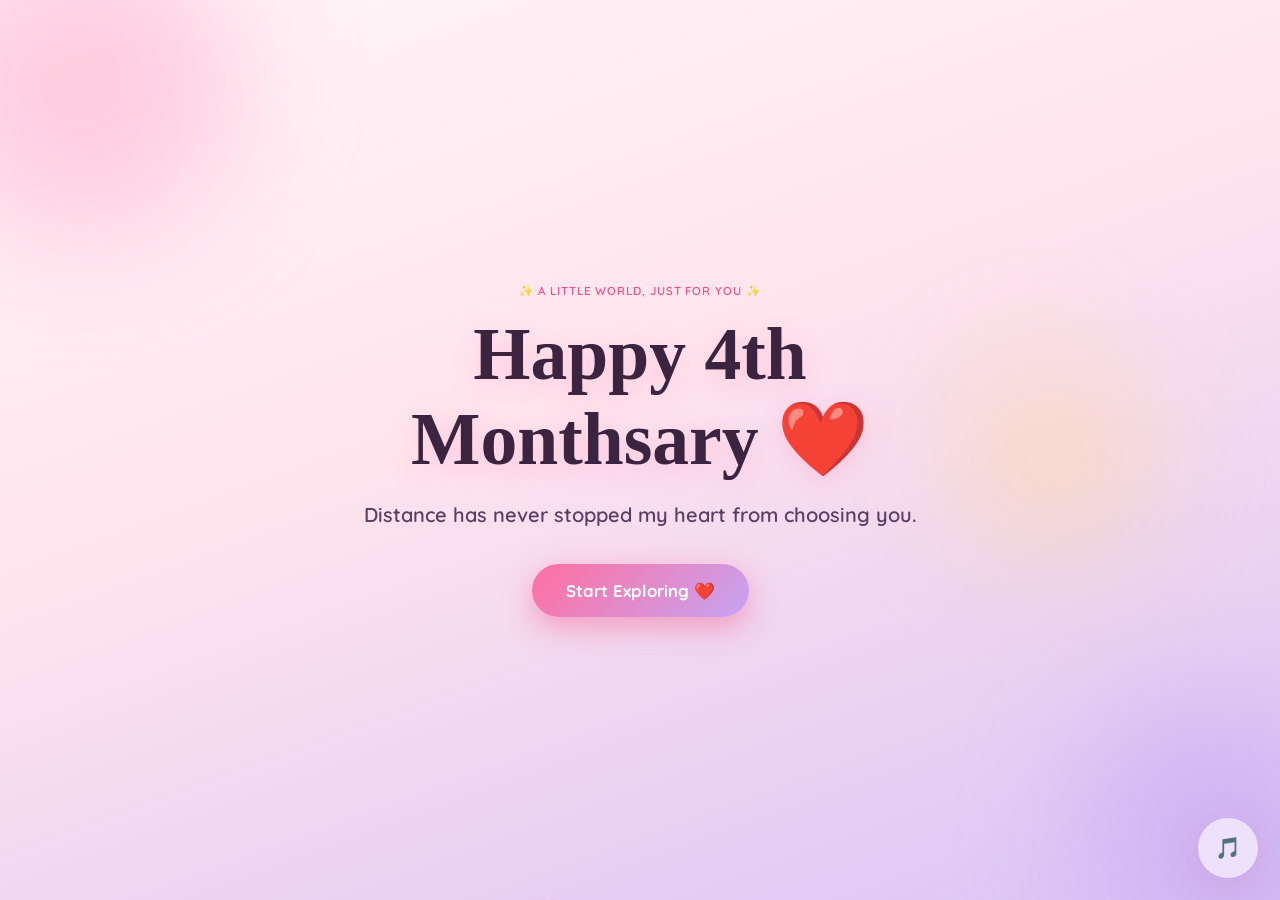
==== commit 977be8d6: "Update index.html" ====
--- a/index.html
+++ b/index.html
@@ -91,7 +91,7 @@
 <section id="panel-letter" class="screen panel" data-screen="letter">
   <button class="back-btn" data-back>← Back</button>
   <div class="panel-inner letter-inner">
-    <h2 class="panel-title">💌 A Letter For You</h2>
+    <h2 class="panel-title">💌 Letter love ohh hehe 🤭 </h2>
     <div id="envelope" class="envelope">
       <div class="envelope-back"></div>
       <div class="envelope-letter" id="envelope-letter">
@@ -108,8 +108,8 @@
 <section id="panel-gallery" class="screen panel" data-screen="gallery">
   <button class="back-btn" data-back>← Back</button>
   <div class="panel-inner">
-    <h2 class="panel-title">📸 Our Little Memories</h2>
-    <p class="panel-sub">every photo, a moment I keep close to my heart</p>
+    <h2 class="panel-title">📸 My Gorgeous Wife</h2>
+    <p class="panel-sub">Soooo pretty😍💕</p>
     <div class="gallery-grid" id="gallery-grid">
       <button class="gallery-item" data-src="photo1.jpg"><img src="photo1.jpg" alt="Memory 1" loading="lazy"></button>
       <button class="gallery-item" data-src="photo2.jpg"><img src="photo2.jpg" alt="Memory 2" loading="lazy"></button>
@@ -125,8 +125,8 @@
 <section id="panel-game" class="screen panel" data-screen="game">
   <button class="back-btn" data-back>← Back</button>
   <div class="panel-inner">
-    <h2 class="panel-title">💗 Catch My Heart</h2>
-    <p class="panel-sub">tap the falling hearts to fill the love meter</p>
+    <h2 class="panel-title">💕 Catch My Heart</h2>
+    <p class="panel-sub">Catch all of my love babyy 🥰</p>
     <div class="meter-wrap">
       <div class="meter-bar"><div id="meter-fill" class="meter-fill"></div></div>
       <span id="meter-percent" class="meter-percent">0%</span>
@@ -134,7 +134,7 @@
     <div id="game-area" class="game-area">
       <button id="game-restart" class="btn-glow btn-small hidden">Play Again</button>
       <div id="game-win" class="game-win hidden">
-        <p class="win-title">You caught every piece of my heart ❤️</p>
+        <p class="win-title">You caught every piece of my heart 🥰🩷</p>
         <p id="game-secret" class="win-secret"></p>
       </div>
     </div>
@@ -160,7 +160,7 @@
   <button class="back-btn" data-back>← Back</button>
   <div class="panel-inner">
     <h2 class="panel-title">🌸 Reasons I Love You</h2>
-    <p class="panel-sub">tap each card, love — there's 30 of them</p>
+    <p class="panel-sub">tap each card, love — gamay lang na hehe</p>
     <div class="flip-grid" id="flip-grid"></div>
   </div>
 </section>
@@ -201,7 +201,7 @@
       <div class="gift-glow"></div>
     </div>
     <div id="gift-reveal" class="gift-reveal hidden">
-      <p class="gift-message">This gift box is empty because the real surprise is every ordinary day you choose to stay, across all these miles, with me. Consider this your official, unlimited-use coupon for one hug — redeemable in person, no expiration date. 🤍</p>
+      <p class="gift-message">This gift box is empty because the real surprise is every ordinary day you choose to stay, across all these miles, with me. Consider this your official, unlimited-use coupon for one kiss — redeemable in person, no expiration date. 🩷</p>
     </div>
   </div>
 </section>
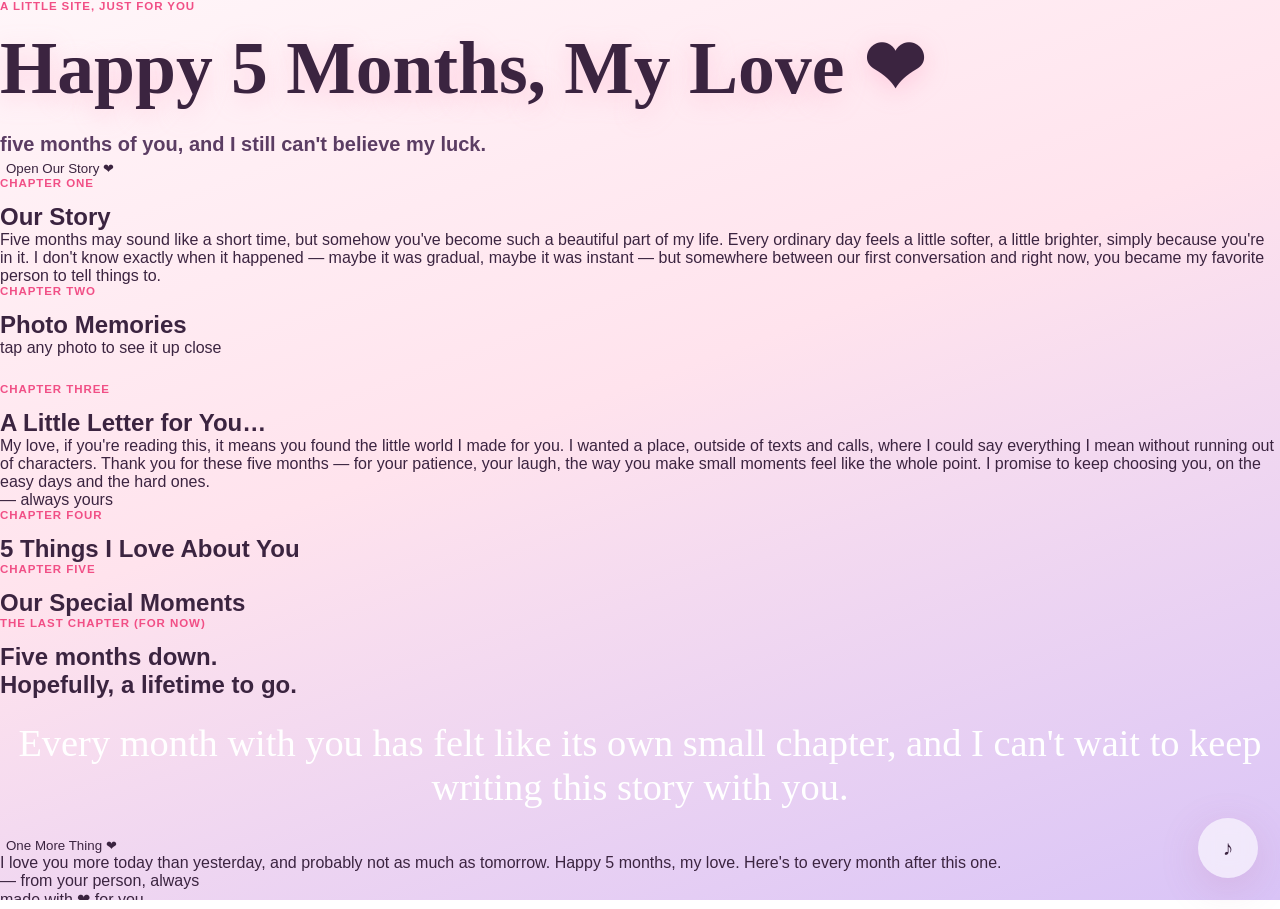
==== commit 0e37d190: "Add files via upload" ====
--- a/index.html
+++ b/index.html
@@ -2,241 +2,149 @@
 <html lang="en">
 <head>
 <meta charset="UTF-8" />
-<meta name="viewport" content="width=device-width, initial-scale=1.0, maximum-scale=1, user-scalable=no" />
-<title>Happy 4th Monthsary, My Love ❤️</title>
-<meta name="description" content="A little interactive world made just for you." />
+<meta name="viewport" content="width=device-width, initial-scale=1.0, viewport-fit=cover" />
+<title>For You, Always</title>
+<meta name="description" content="A little love letter of a website." />
 
-<!-- Google Fonts: Dancing Script (romantic display), Quicksand (headings/buttons), Nunito (body) -->
+<!-- Google Fonts: Fraunces (display), Public Sans (body), Caveat (handwritten accent) -->
+<!-- If these fail to load, the site falls back to clean system fonts automatically. -->
 <link rel="preconnect" href="https://fonts.googleapis.com">
 <link rel="preconnect" href="https://fonts.gstatic.com" crossorigin>
-<link href="https://fonts.googleapis.com/css2?family=Dancing+Script:wght@500;700&family=Quicksand:wght@500;600;700&family=Nunito:wght@400;600;700&display=swap" rel="stylesheet">
+<link href="https://fonts.googleapis.com/css2?family=Fraunces:ital,opsz,wght@0,9..144,400;0,9..144,600;1,9..144,500&family=Public+Sans:wght@400;500;600&family=Caveat:wght@500;600&display=swap" rel="stylesheet">
 
 <link rel="stylesheet" href="style.css" />
 </head>
 <body>
 
-<!-- ================= AMBIENT BACKGROUND ================= -->
-<canvas id="hearts-bg" aria-hidden="true"></canvas>
-<div class="glow-orb orb1" aria-hidden="true"></div>
-<div class="glow-orb orb2" aria-hidden="true"></div>
-<div class="glow-orb orb3" aria-hidden="true"></div>
+<!-- Floating hearts / ambient decoration layer (filled by script.js) -->
+<div class="ambient-layer" id="ambientLayer" aria-hidden="true"></div>
 
-<!-- ================= MUSIC ================= -->
-<audio id="bg-music" src="music.mp3" loop preload="auto"></audio>
-<button id="music-toggle" class="music-toggle" aria-label="Mute or unmute background music" title="Our song">
-  <span id="music-icon">🎵</span>
+<!-- Thread that runs down the page, stitched through each section like a garland -->
+<div class="thread-line" aria-hidden="true"></div>
+
+<!-- ============ MUSIC BUTTON (optional) ============ -->
+<!-- Put your song at music/our-song.mp3 — this button just plays/pauses it. -->
+<button class="music-toggle" id="musicToggle" aria-label="Play our song" aria-pressed="false">
+  <span class="music-icon">♪</span>
 </button>
-<div id="tap-hint" class="tap-hint">Tap anywhere to start our background music 🎵</div>
+<audio id="bgMusic" loop preload="none">
+  <source src="music/our-song.mp3" type="audio/mpeg" />
+</audio>
 
-<!-- ================= HOME SCREEN ================= -->
-<section id="home-screen" class="screen active" data-screen="home">
-  <div class="home-content">
-    <p class="eyebrow">✨ a little world, just for you ✨</p>
-    <h1 class="hero-title">Happy 4th<br>Monthsary <span class="beating-heart">❤️</span></h1>
-    <p class="hero-subtitle">Distance has never stopped my heart from choosing you.</p>
-    <button id="start-btn" class="btn-glow">
-      <span>Start Exploring</span> <span class="btn-heart">❤️</span>
-    </button>
+<!-- ============ 1. HERO ============ -->
+<section class="section hero" id="hero">
+  <div class="hero-glow" aria-hidden="true"></div>
+  <p class="eyebrow" data-reveal>a little site, just for you</p>
+  <h1 class="hero-title" data-reveal>
+    <span id="heroHeadline">Happy 5 Months, My Love</span> <span class="heart-mark">❤</span>
+  </h1>
+  <p class="hero-subtitle" data-reveal id="heroSubtitle">
+    five months of you, and I still can't believe my luck.
+  </p>
+  <button class="btn-primary" id="openStoryBtn" data-reveal>
+    Open Our Story <span aria-hidden="true">❤</span>
+  </button>
+  <div class="scroll-hint" aria-hidden="true">
+    <span></span>
   </div>
 </section>
 
-<!-- ================= MENU SCREEN ================= -->
-<section id="menu-screen" class="screen" data-screen="menu">
-  <div class="menu-inner">
-    <p class="eyebrow">for my babyy 🥹</p>
-    <h2 class="menu-title">Pick a little surprise</h2>
-    <p class="menu-subtitle">Explore them in any order you like, love love ko 💕</p>
-    <div class="menu-grid">
-      <button class="menu-card" data-panel="letter" style="--i:0">
-        <span class="menu-icon">💌</span>
-        <span class="menu-label">Love Letter</span>
-      </button>
-      <button class="menu-card" data-panel="gallery" style="--i:1">
-        <span class="menu-icon">📸</span>
-        <span class="menu-label">Memory Gallery</span>
-      </button>
-      <button class="menu-card" data-panel="game" style="--i:2">
-        <span class="menu-icon">💗</span>
-        <span class="menu-label">Love Meter</span>
-      </button>
-      <button class="menu-card" data-panel="notes" style="--i:3">
-        <span class="menu-icon">💕</span>
-        <span class="menu-label">Love Notes</span>
-      </button>
-      <button class="menu-card" data-panel="reasons" style="--i:4">
-        <span class="menu-icon">🌸</span>
-        <span class="menu-label">Reasons I Love You</span>
-      </button>
-      <button class="menu-card" data-panel="distance" style="--i:5">
-        <span class="menu-icon">🌍</span>
-        <span class="menu-label">Long Distance, Big Love</span>
-      </button>
-      <button class="menu-card" data-panel="gift" style="--i:6">
-        <span class="menu-icon">🎁</span>
-        <span class="menu-label">Surprise Gift</span>
-      </button>
-      <button class="menu-card" data-panel="sky" style="--i:7">
-        <span class="menu-icon">🌌</span>
-        <span class="menu-label">Our Night Sky</span>
-      </button>
-      <button class="menu-card menu-card-finale" data-panel="finale" style="--i:8">
-        <span class="menu-icon">💖</span>
-        <span class="menu-label">One Last Thing</span>
-      </button>
-    </div>
+<!-- ============ 2. OUR STORY ============ -->
+<section class="section story" id="story">
+  <p class="eyebrow" data-reveal>chapter one</p>
+  <h2 class="section-title" data-reveal>Our Story</h2>
+  <!-- ✏️ EDIT ME: Replace the paragraph below in index.html (or leave it — 
+       it's also editable from siteConfig.storyText in script.js) -->
+  <p class="story-text" id="storyText" data-reveal>
+    Five months may sound like a short time, but somehow you've become such a
+    beautiful part of my life. Every ordinary day feels a little softer, a
+    little brighter, simply because you're in it. I don't know exactly when
+    it happened — maybe it was gradual, maybe it was instant — but somewhere
+    between our first conversation and right now, you became my favorite
+    person to tell things to.
+  </p>
+</section>
+
+<!-- ============ 3. PHOTO MEMORIES ============ -->
+<section class="section gallery-section" id="gallery">
+  <p class="eyebrow" data-reveal>chapter two</p>
+  <h2 class="section-title" data-reveal>Photo Memories</h2>
+  <p class="section-subtitle" data-reveal>tap any photo to see it up close</p>
+
+  <!-- Gallery cards are generated automatically from the `photos` array
+       in script.js — you never need to edit this HTML. -->
+  <div class="gallery-grid" id="galleryGrid"></div>
+</section>
+
+<!-- Lightbox / full-screen photo viewer -->
+<div class="lightbox" id="lightbox" aria-hidden="true">
+  <button class="lightbox-close" id="lightboxClose" aria-label="Close photo">✕</button>
+  <button class="lightbox-nav lightbox-prev" id="lightboxPrev" aria-label="Previous photo">‹</button>
+  <button class="lightbox-nav lightbox-next" id="lightboxNext" aria-label="Next photo">›</button>
+  <div class="lightbox-content">
+    <img id="lightboxImg" src="" alt="" />
+    <p class="lightbox-caption" id="lightboxCaption"></p>
+  </div>
+</div>
+
+<!-- ============ 4. LOVE LETTER ============ -->
+<section class="section letter-section" id="letter">
+  <p class="eyebrow" data-reveal>chapter three</p>
+  <h2 class="section-title" data-reveal>A Little Letter for You…</h2>
+  <div class="letter-paper" data-reveal>
+    <!-- ✏️ EDIT ME: this is also siteConfig.loveLetter in script.js -->
+    <p id="loveLetterText">
+      My love, if you're reading this, it means you found the little world I
+      made for you. I wanted a place, outside of texts and calls, where I
+      could say everything I mean without running out of characters. Thank
+      you for these five months — for your patience, your laugh, the way you
+      make small moments feel like the whole point. I promise to keep
+      choosing you, on the easy days and the hard ones.
+    </p>
+    <p class="letter-signoff" id="loveLetterSignoff">— always yours</p>
   </div>
 </section>
 
-<!-- ================= PANEL: LOVE LETTER ================= -->
-<section id="panel-letter" class="screen panel" data-screen="letter">
-  <button class="back-btn" data-back>← Back</button>
-  <div class="panel-inner letter-inner">
-    <h2 class="panel-title">💌 Letter love ohh hehe 🤭 </h2>
-    <div id="envelope" class="envelope">
-      <div class="envelope-back"></div>
-      <div class="envelope-letter" id="envelope-letter">
-        <p id="letter-text" class="letter-text"></p>
-      </div>
-      <div class="envelope-flap"></div>
-      <div class="envelope-front"></div>
-      <p class="envelope-hint">tap to open ❤️</p>
-    </div>
-  </div>
+<!-- ============ 5. FIVE THINGS I LOVE ABOUT YOU ============ -->
+<section class="section reasons-section" id="reasons">
+  <p class="eyebrow" data-reveal>chapter four</p>
+  <h2 class="section-title" data-reveal>5 Things I Love About You</h2>
+  <!-- Cards are generated from siteConfig.reasons in script.js -->
+  <div class="reasons-list" id="reasonsList"></div>
 </section>
 
-<!-- ================= PANEL: MEMORY GALLERY ================= -->
-<section id="panel-gallery" class="screen panel" data-screen="gallery">
-  <button class="back-btn" data-back>← Back</button>
-  <div class="panel-inner">
-    <h2 class="panel-title">📸 My Gorgeous Wife</h2>
-    <p class="panel-sub">Soooo pretty😍💕</p>
-    <div class="gallery-grid" id="gallery-grid">
-      <button class="gallery-item" data-src="photo1.jpg"><img src="photo1.jpg" alt="Memory 1" loading="lazy"></button>
-      <button class="gallery-item" data-src="photo2.jpg"><img src="photo2.jpg" alt="Memory 2" loading="lazy"></button>
-      <button class="gallery-item" data-src="photo3.jpg"><img src="photo3.jpg" alt="Memory 3" loading="lazy"></button>
-      <button class="gallery-item" data-src="photo4.jpg"><img src="photo4.jpg" alt="Memory 4" loading="lazy"></button>
-      <button class="gallery-item" data-src="photo5.jpg"><img src="photo5.jpg" alt="Memory 5" loading="lazy"></button>
-      <button class="gallery-item" data-src="photo6.jpg"><img src="photo6.jpg" alt="Memory 6" loading="lazy"></button>
-    </div>
-  </div>
+<!-- ============ 6. TIMELINE ============ -->
+<section class="section timeline-section" id="timeline">
+  <p class="eyebrow" data-reveal>chapter five</p>
+  <h2 class="section-title" data-reveal>Our Special Moments</h2>
+  <!-- Timeline entries are generated from siteConfig.timeline in script.js -->
+  <div class="timeline-list" id="timelineList"></div>
 </section>
 
-<!-- ================= PANEL: LOVE METER GAME ================= -->
-<section id="panel-game" class="screen panel" data-screen="game">
-  <button class="back-btn" data-back>← Back</button>
-  <div class="panel-inner">
-    <h2 class="panel-title">💕 Catch My Heart</h2>
-    <p class="panel-sub">Catch all of my love babyy 🥰</p>
-    <div class="meter-wrap">
-      <div class="meter-bar"><div id="meter-fill" class="meter-fill"></div></div>
-      <span id="meter-percent" class="meter-percent">0%</span>
-    </div>
-    <div id="game-area" class="game-area">
-      <button id="game-restart" class="btn-glow btn-small hidden">Play Again</button>
-      <div id="game-win" class="game-win hidden">
-        <p class="win-title">You caught every piece of my heart 🥰🩷</p>
-        <p id="game-secret" class="win-secret"></p>
-      </div>
-    </div>
+<!-- ============ 7. FINAL MESSAGE ============ -->
+<section class="section finale" id="finale">
+  <div class="finale-glow" aria-hidden="true"></div>
+  <p class="eyebrow eyebrow-light" data-reveal>the last chapter (for now)</p>
+  <h2 class="finale-title" data-reveal>Five months down.<br />Hopefully, a lifetime to go.</h2>
+  <p class="finale-text" data-reveal id="finaleIntro">
+    Every month with you has felt like its own small chapter, and I can't
+    wait to keep writing this story with you.
+  </p>
+
+  <button class="btn-secondary" id="oneMoreThingBtn" data-reveal>One More Thing ❤</button>
+
+  <div class="final-reveal" id="finalReveal" aria-hidden="true">
+    <!-- ✏️ EDIT ME: also siteConfig.finalMessage in script.js -->
+    <p id="finalMessageText">
+      I love you more today than yesterday, and probably not as much as
+      tomorrow. Happy 5 months, my love. Here's to every month after this
+      one.
+    </p>
+    <p class="finale-names" id="finaleNames">— from your person, always</p>
   </div>
+
+  <p class="footer-note">made with ❤ for you</p>
 </section>
-
-<!-- ================= PANEL: LOVE NOTES ================= -->
-<section id="panel-notes" class="screen panel" data-screen="notes">
-  <button class="back-btn" data-back>← Back</button>
-  <div class="panel-inner">
-    <h2 class="panel-title">💕 A Note For Today</h2>
-    <p class="panel-sub">tap the button whenever you need a little reminder</p>
-    <div class="note-card" id="note-card">
-      <p id="note-text" class="note-text">tap below for your first note 🤍</p>
-    </div>
-    <button id="note-btn" class="btn-glow">Give Me A Love Note</button>
-    <p id="note-count" class="note-count"></p>
-  </div>
-</section>
-
-<!-- ================= PANEL: REASONS I LOVE YOU ================= -->
-<section id="panel-reasons" class="screen panel" data-screen="reasons">
-  <button class="back-btn" data-back>← Back</button>
-  <div class="panel-inner">
-    <h2 class="panel-title">🌸 Reasons I Love You</h2>
-    <p class="panel-sub">tap each card, love — gamay lang na hehe</p>
-    <div class="flip-grid" id="flip-grid"></div>
-  </div>
-</section>
-
-<!-- ================= PANEL: LONG DISTANCE ================= -->
-<section id="panel-distance" class="screen panel" data-screen="distance">
-  <button class="back-btn" data-back>← Back</button>
-  <div class="panel-inner">
-    <h2 class="panel-title">🌍 Long Distance, Big Love</h2>
-    <p class="panel-sub">love was never measured in kilometers</p>
-    <div class="counter-grid" id="counter-grid">
-      <div class="counter-card"><span class="counter-num" data-target="1280">0</span><span class="counter-label">Messages Shared ❤️</span></div>
-      <div class="counter-card"><span class="counter-num" data-target="96">0</span><span class="counter-label">Calls Survived 📞</span></div>
-      <div class="counter-card"><span class="counter-num" data-target="4">0</span><span class="counter-label">Months Together ❤️</span></div>
-      <div class="counter-card"><span class="counter-num" data-target="58">0</span><span class="counter-label">Dreams Shared 🌙</span></div>
-      <div class="counter-card"><span class="counter-num" data-target="742">0</span><span class="counter-label">Laughs Together 😂</span></div>
-      <div class="counter-card"><span class="counter-num" data-target="9999">0</span><span class="counter-label">Future Memories Waiting ✨</span></div>
-    </div>
-    <p class="distance-note">No matter how many miles are in between, my heart commutes there every single day. Distance is just something we're turning into a really good story.</p>
-  </div>
-</section>
-
-<!-- ================= PANEL: SURPRISE GIFT ================= -->
-<section id="panel-gift" class="screen panel" data-screen="gift">
-  <button class="back-btn" data-back>← Back</button>
-  <div class="panel-inner">
-    <h2 class="panel-title">🎁 A Little Surprise</h2>
-    <p class="panel-sub">go on, pull the ribbon</p>
-    <div id="gift-box" class="gift-box">
-      <div class="gift-lid">
-        <div class="ribbon-v"></div>
-        <div class="ribbon-h"></div>
-        <div class="bow">🎀</div>
-      </div>
-      <div class="gift-base">
-        <div class="ribbon-v-base"></div>
-      </div>
-      <div class="gift-glow"></div>
-    </div>
-    <div id="gift-reveal" class="gift-reveal hidden">
-      <p class="gift-message">This gift box is empty because the real surprise is every ordinary day you choose to stay, across all these miles, with me. Consider this your official, unlimited-use coupon for one kiss — redeemable in person, no expiration date. 🩷</p>
-    </div>
-  </div>
-</section>
-
-<!-- ================= PANEL: NIGHT SKY ================= -->
-<section id="panel-sky" class="screen panel panel-dark" data-screen="sky">
-  <button class="back-btn back-btn-light" data-back>← Back</button>
-  <div class="panel-inner sky-inner">
-    <h2 class="panel-title title-light">🌌 Our Night Sky</h2>
-    <p class="panel-sub sub-light">tap a star, love</p>
-    <div id="sky-area" class="sky-area"></div>
-    <div id="sky-message" class="sky-message hidden"></div>
-  </div>
-</section>
-
-<!-- ================= PANEL: FINALE ================= -->
-<section id="panel-finale" class="screen panel panel-dark" data-screen="finale">
-  <button class="back-btn back-btn-light" data-back>← Back</button>
-  <div class="panel-inner finale-inner">
-    <canvas id="finale-canvas"></canvas>
-    <div class="finale-heart" id="finale-heart">❤️</div>
-    <div id="finale-text" class="finale-text"></div>
-  </div>
-</section>
-
-<!-- ================= LIGHTBOX ================= -->
-<div id="lightbox" class="lightbox">
-  <button class="lightbox-close" id="lightbox-close" aria-label="Close">✕</button>
-  <button class="lightbox-nav lightbox-prev" id="lightbox-prev" aria-label="Previous">‹</button>
-  <img id="lightbox-img" src="" alt="Memory" />
-  <button class="lightbox-nav lightbox-next" id="lightbox-next" aria-label="Next">›</button>
-</div>
-
-<!-- confetti canvas, sits above everything -->
-<canvas id="confetti-canvas" aria-hidden="true"></canvas>
 
 <script src="script.js"></script>
 </body>
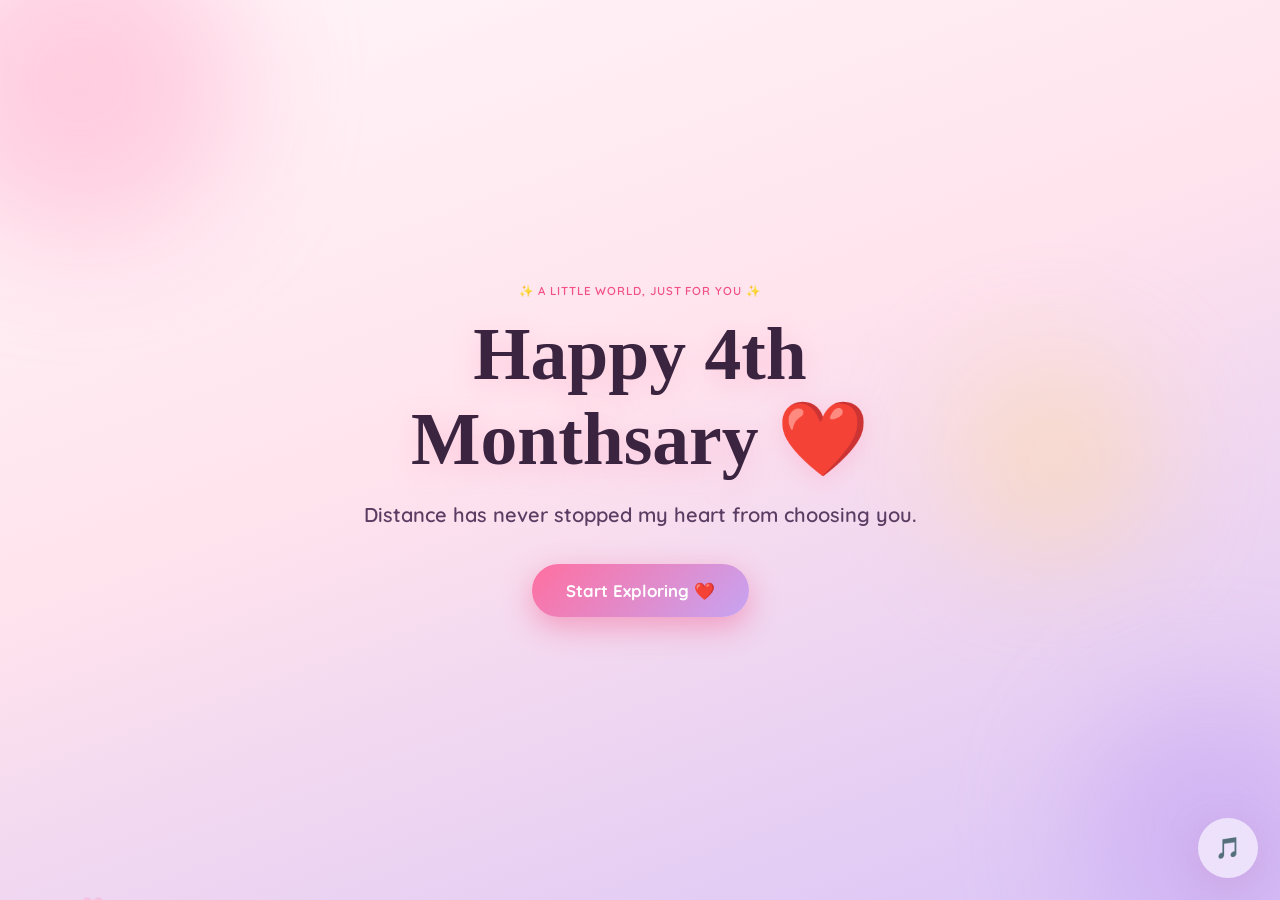
==== commit 92f66e09: "Update index.html" ====
--- a/index.html
+++ b/index.html
@@ -2,149 +2,241 @@
 <html lang="en">
 <head>
 <meta charset="UTF-8" />
-<meta name="viewport" content="width=device-width, initial-scale=1.0, viewport-fit=cover" />
-<title>For You, Always</title>
-<meta name="description" content="A little love letter of a website." />
-
-<!-- Google Fonts: Fraunces (display), Public Sans (body), Caveat (handwritten accent) -->
-<!-- If these fail to load, the site falls back to clean system fonts automatically. -->
+<meta name="viewport" content="width=device-width, initial-scale=1.0, maximum-scale=1, user-scalable=no" />
+<title>Happy 4th Monthsary, My Love ❤️</title>
+<meta name="description" content="A little interactive world made just for you." />
+
+<!-- Google Fonts: Dancing Script (romantic display), Quicksand (headings/buttons), Nunito (body) -->
 <link rel="preconnect" href="https://fonts.googleapis.com">
 <link rel="preconnect" href="https://fonts.gstatic.com" crossorigin>
-<link href="https://fonts.googleapis.com/css2?family=Fraunces:ital,opsz,wght@0,9..144,400;0,9..144,600;1,9..144,500&family=Public+Sans:wght@400;500;600&family=Caveat:wght@500;600&display=swap" rel="stylesheet">
+<link href="https://fonts.googleapis.com/css2?family=Dancing+Script:wght@500;700&family=Quicksand:wght@500;600;700&family=Nunito:wght@400;600;700&display=swap" rel="stylesheet">
 
 <link rel="stylesheet" href="style.css" />
 </head>
 <body>
 
-<!-- Floating hearts / ambient decoration layer (filled by script.js) -->
-<div class="ambient-layer" id="ambientLayer" aria-hidden="true"></div>
-
-<!-- Thread that runs down the page, stitched through each section like a garland -->
-<div class="thread-line" aria-hidden="true"></div>
-
-<!-- ============ MUSIC BUTTON (optional) ============ -->
-<!-- Put your song at music/our-song.mp3 — this button just plays/pauses it. -->
-<button class="music-toggle" id="musicToggle" aria-label="Play our song" aria-pressed="false">
-  <span class="music-icon">♪</span>
+<!-- ================= AMBIENT BACKGROUND ================= -->
+<canvas id="hearts-bg" aria-hidden="true"></canvas>
+<div class="glow-orb orb1" aria-hidden="true"></div>
+<div class="glow-orb orb2" aria-hidden="true"></div>
+<div class="glow-orb orb3" aria-hidden="true"></div>
+
+<!-- ================= MUSIC ================= -->
+<audio id="bg-music" src="music.mp3" loop preload="auto"></audio>
+<button id="music-toggle" class="music-toggle" aria-label="Mute or unmute background music" title="Our song">
+  <span id="music-icon">🎵</span>
 </button>
-<audio id="bgMusic" loop preload="none">
-  <source src="music/our-song.mp3" type="audio/mpeg" />
-</audio>
-
-<!-- ============ 1. HERO ============ -->
-<section class="section hero" id="hero">
-  <div class="hero-glow" aria-hidden="true"></div>
-  <p class="eyebrow" data-reveal>a little site, just for you</p>
-  <h1 class="hero-title" data-reveal>
-    <span id="heroHeadline">Happy 5 Months, My Love</span> <span class="heart-mark">❤</span>
-  </h1>
-  <p class="hero-subtitle" data-reveal id="heroSubtitle">
-    five months of you, and I still can't believe my luck.
-  </p>
-  <button class="btn-primary" id="openStoryBtn" data-reveal>
-    Open Our Story <span aria-hidden="true">❤</span>
-  </button>
-  <div class="scroll-hint" aria-hidden="true">
-    <span></span>
-  </div>
-</section>
-
-<!-- ============ 2. OUR STORY ============ -->
-<section class="section story" id="story">
-  <p class="eyebrow" data-reveal>chapter one</p>
-  <h2 class="section-title" data-reveal>Our Story</h2>
-  <!-- ✏️ EDIT ME: Replace the paragraph below in index.html (or leave it — 
-       it's also editable from siteConfig.storyText in script.js) -->
-  <p class="story-text" id="storyText" data-reveal>
-    Five months may sound like a short time, but somehow you've become such a
-    beautiful part of my life. Every ordinary day feels a little softer, a
-    little brighter, simply because you're in it. I don't know exactly when
-    it happened — maybe it was gradual, maybe it was instant — but somewhere
-    between our first conversation and right now, you became my favorite
-    person to tell things to.
-  </p>
-</section>
-
-<!-- ============ 3. PHOTO MEMORIES ============ -->
-<section class="section gallery-section" id="gallery">
-  <p class="eyebrow" data-reveal>chapter two</p>
-  <h2 class="section-title" data-reveal>Photo Memories</h2>
-  <p class="section-subtitle" data-reveal>tap any photo to see it up close</p>
-
-  <!-- Gallery cards are generated automatically from the `photos` array
-       in script.js — you never need to edit this HTML. -->
-  <div class="gallery-grid" id="galleryGrid"></div>
-</section>
-
-<!-- Lightbox / full-screen photo viewer -->
-<div class="lightbox" id="lightbox" aria-hidden="true">
-  <button class="lightbox-close" id="lightboxClose" aria-label="Close photo">✕</button>
-  <button class="lightbox-nav lightbox-prev" id="lightboxPrev" aria-label="Previous photo">‹</button>
-  <button class="lightbox-nav lightbox-next" id="lightboxNext" aria-label="Next photo">›</button>
-  <div class="lightbox-content">
-    <img id="lightboxImg" src="" alt="" />
-    <p class="lightbox-caption" id="lightboxCaption"></p>
-  </div>
+<div id="tap-hint" class="tap-hint">Tap anywhere to start our background music 🎵</div>
+
+<!-- ================= HOME SCREEN ================= -->
+<section id="home-screen" class="screen active" data-screen="home">
+  <div class="home-content">
+    <p class="eyebrow">✨ a little world, just for you ✨</p>
+    <h1 class="hero-title">Happy 4th<br>Monthsary <span class="beating-heart">❤️</span></h1>
+    <p class="hero-subtitle">Distance has never stopped my heart from choosing you.</p>
+    <button id="start-btn" class="btn-glow">
+      <span>Start Exploring</span> <span class="btn-heart">❤️</span>
+    </button>
+  </div>
+</section>
+
+<!-- ================= MENU SCREEN ================= -->
+<section id="menu-screen" class="screen" data-screen="menu">
+  <div class="menu-inner">
+    <p class="eyebrow">for my babyy 🥹</p>
+    <h2 class="menu-title">Pick a little surprise</h2>
+    <p class="menu-subtitle">Explore them in any order you like, love love ko 💕</p>
+    <div class="menu-grid">
+      <button class="menu-card" data-panel="letter" style="--i:0">
+        <span class="menu-icon">💌</span>
+        <span class="menu-label">Love Letter</span>
+      </button>
+      <button class="menu-card" data-panel="gallery" style="--i:1">
+        <span class="menu-icon">📸</span>
+        <span class="menu-label">Memory Gallery</span>
+      </button>
+      <button class="menu-card" data-panel="game" style="--i:2">
+        <span class="menu-icon">💗</span>
+        <span class="menu-label">Love Meter</span>
+      </button>
+      <button class="menu-card" data-panel="notes" style="--i:3">
+        <span class="menu-icon">💕</span>
+        <span class="menu-label">Love Notes</span>
+      </button>
+      <button class="menu-card" data-panel="reasons" style="--i:4">
+        <span class="menu-icon">🌸</span>
+        <span class="menu-label">Reasons I Love You</span>
+      </button>
+      <button class="menu-card" data-panel="distance" style="--i:5">
+        <span class="menu-icon">🌍</span>
+        <span class="menu-label">Long Distance, Big Love</span>
+      </button>
+      <button class="menu-card" data-panel="gift" style="--i:6">
+        <span class="menu-icon">🎁</span>
+        <span class="menu-label">Surprise Gift</span>
+      </button>
+      <button class="menu-card" data-panel="sky" style="--i:7">
+        <span class="menu-icon">🌌</span>
+        <span class="menu-label">Our Night Sky</span>
+      </button>
+      <button class="menu-card menu-card-finale" data-panel="finale" style="--i:8">
+        <span class="menu-icon">💖</span>
+        <span class="menu-label">One Last Thing</span>
+      </button>
+    </div>
+  </div>
+</section>
+
+<!-- ================= PANEL: LOVE LETTER ================= -->
+<section id="panel-letter" class="screen panel" data-screen="letter">
+  <button class="back-btn" data-back>← Back</button>
+  <div class="panel-inner letter-inner">
+    <h2 class="panel-title">💌 Letter love ohh hehe 🤭 </h2>
+    <div id="envelope" class="envelope">
+      <div class="envelope-back"></div>
+      <div class="envelope-letter" id="envelope-letter">
+        <p id="letter-text" class="letter-text"></p>
+      </div>
+      <div class="envelope-flap"></div>
+      <div class="envelope-front"></div>
+      <p class="envelope-hint">tap to open ❤️</p>
+    </div>
+  </div>
+</section>
+
+<!-- ================= PANEL: MEMORY GALLERY ================= -->
+<section id="panel-gallery" class="screen panel" data-screen="gallery">
+  <button class="back-btn" data-back>← Back</button>
+  <div class="panel-inner">
+    <h2 class="panel-title">📸 My Gorgeous Wife</h2>
+    <p class="panel-sub">Soooo pretty😍💕</p>
+    <div class="gallery-grid" id="gallery-grid">
+      <button class="gallery-item" data-src="photo1.jpg"><img src="photo1.jpg" alt="Memory 1" loading="lazy"></button>
+      <button class="gallery-item" data-src="photo2.jpg"><img src="photo2.jpg" alt="Memory 2" loading="lazy"></button>
+      <button class="gallery-item" data-src="photo3.jpg"><img src="photo3.jpg" alt="Memory 3" loading="lazy"></button>
+      <button class="gallery-item" data-src="photo4.jpg"><img src="photo4.jpg" alt="Memory 4" loading="lazy"></button>
+      <button class="gallery-item" data-src="photo5.jpg"><img src="photo5.jpg" alt="Memory 5" loading="lazy"></button>
+      <button class="gallery-item" data-src="photo6.jpg"><img src="photo6.jpg" alt="Memory 6" loading="lazy"></button>
+    </div>
+  </div>
+</section>
+
+<!-- ================= PANEL: LOVE METER GAME ================= -->
+<section id="panel-game" class="screen panel" data-screen="game">
+  <button class="back-btn" data-back>← Back</button>
+  <div class="panel-inner">
+    <h2 class="panel-title">💕 Catch My Heart</h2>
+    <p class="panel-sub">Catch all of my love babyy 🥰</p>
+    <div class="meter-wrap">
+      <div class="meter-bar"><div id="meter-fill" class="meter-fill"></div></div>
+      <span id="meter-percent" class="meter-percent">0%</span>
+    </div>
+    <div id="game-area" class="game-area">
+      <button id="game-restart" class="btn-glow btn-small hidden">Play Again</button>
+      <div id="game-win" class="game-win hidden">
+        <p class="win-title">You caught every piece of my heart 🥰🩷</p>
+        <p id="game-secret" class="win-secret"></p>
+      </div>
+    </div>
+  </div>
+</section>
+
+<!-- ================= PANEL: LOVE NOTES ================= -->
+<section id="panel-notes" class="screen panel" data-screen="notes">
+  <button class="back-btn" data-back>← Back</button>
+  <div class="panel-inner">
+    <h2 class="panel-title">💕 A Note For Today</h2>
+    <p class="panel-sub">tap the button whenever you need a little reminder</p>
+    <div class="note-card" id="note-card">
+      <p id="note-text" class="note-text">tap below for your first note 🤍</p>
+    </div>
+    <button id="note-btn" class="btn-glow">Give Me A Love Note</button>
+    <p id="note-count" class="note-count"></p>
+  </div>
+</section>
+
+<!-- ================= PANEL: REASONS I LOVE YOU ================= -->
+<section id="panel-reasons" class="screen panel" data-screen="reasons">
+  <button class="back-btn" data-back>← Back</button>
+  <div class="panel-inner">
+    <h2 class="panel-title">🌸 Reasons I Love You</h2>
+    <p class="panel-sub">tap each card, love — gamay lang na hehe</p>
+    <div class="flip-grid" id="flip-grid"></div>
+  </div>
+</section>
+
+<!-- ================= PANEL: LONG DISTANCE ================= -->
+<section id="panel-distance" class="screen panel" data-screen="distance">
+  <button class="back-btn" data-back>← Back</button>
+  <div class="panel-inner">
+    <h2 class="panel-title">🌍 Long Distance, Big Love</h2>
+    <p class="panel-sub">love was never measured in kilometers</p>
+    <div class="counter-grid" id="counter-grid">
+      <div class="counter-card"><span class="counter-num" data-target="1280">0</span><span class="counter-label">Messages Shared ❤️</span></div>
+      <div class="counter-card"><span class="counter-num" data-target="96">0</span><span class="counter-label">Calls Survived 📞</span></div>
+      <div class="counter-card"><span class="counter-num" data-target="4">0</span><span class="counter-label">Months Together ❤️</span></div>
+      <div class="counter-card"><span class="counter-num" data-target="58">0</span><span class="counter-label">Dreams Shared 🌙</span></div>
+      <div class="counter-card"><span class="counter-num" data-target="742">0</span><span class="counter-label">Laughs Together 😂</span></div>
+      <div class="counter-card"><span class="counter-num" data-target="9999">0</span><span class="counter-label">Future Memories Waiting ✨</span></div>
+    </div>
+    <p class="distance-note">No matter how many miles are in between, my heart commutes there every single day. Distance is just something we're turning into a really good story.</p>
+  </div>
+</section>
+
+<!-- ================= PANEL: SURPRISE GIFT ================= -->
+<section id="panel-gift" class="screen panel" data-screen="gift">
+  <button class="back-btn" data-back>← Back</button>
+  <div class="panel-inner">
+    <h2 class="panel-title">🎁 A Little Surprise</h2>
+    <p class="panel-sub">go on, pull the ribbon</p>
+    <div id="gift-box" class="gift-box">
+      <div class="gift-lid">
+        <div class="ribbon-v"></div>
+        <div class="ribbon-h"></div>
+        <div class="bow">🎀</div>
+      </div>
+      <div class="gift-base">
+        <div class="ribbon-v-base"></div>
+      </div>
+      <div class="gift-glow"></div>
+    </div>
+    <div id="gift-reveal" class="gift-reveal hidden">
+      <p class="gift-message">This gift box is empty because the real surprise is every ordinary day you choose to stay, across all these miles, with me. Consider this your official, unlimited-use coupon for one kiss — redeemable in person, no expiration date. 🩷</p>
+    </div>
+  </div>
+</section>
+
+<!-- ================= PANEL: NIGHT SKY ================= -->
+<section id="panel-sky" class="screen panel panel-dark" data-screen="sky">
+  <button class="back-btn back-btn-light" data-back>← Back</button>
+  <div class="panel-inner sky-inner">
+    <h2 class="panel-title title-light">🌌 Our Night Sky</h2>
+    <p class="panel-sub sub-light">tap a star, love</p>
+    <div id="sky-area" class="sky-area"></div>
+    <div id="sky-message" class="sky-message hidden"></div>
+  </div>
+</section>
+
+<!-- ================= PANEL: FINALE ================= -->
+<section id="panel-finale" class="screen panel panel-dark" data-screen="finale">
+  <button class="back-btn back-btn-light" data-back>← Back</button>
+  <div class="panel-inner finale-inner">
+    <canvas id="finale-canvas"></canvas>
+    <div class="finale-heart" id="finale-heart">❤️</div>
+    <div id="finale-text" class="finale-text"></div>
+  </div>
+</section>
+
+<!-- ================= LIGHTBOX ================= -->
+<div id="lightbox" class="lightbox">
+  <button class="lightbox-close" id="lightbox-close" aria-label="Close">✕</button>
+  <button class="lightbox-nav lightbox-prev" id="lightbox-prev" aria-label="Previous">‹</button>
+  <img id="lightbox-img" src="" alt="Memory" />
+  <button class="lightbox-nav lightbox-next" id="lightbox-next" aria-label="Next">›</button>
 </div>
 
-<!-- ============ 4. LOVE LETTER ============ -->
-<section class="section letter-section" id="letter">
-  <p class="eyebrow" data-reveal>chapter three</p>
-  <h2 class="section-title" data-reveal>A Little Letter for You…</h2>
-  <div class="letter-paper" data-reveal>
-    <!-- ✏️ EDIT ME: this is also siteConfig.loveLetter in script.js -->
-    <p id="loveLetterText">
-      My love, if you're reading this, it means you found the little world I
-      made for you. I wanted a place, outside of texts and calls, where I
-      could say everything I mean without running out of characters. Thank
-      you for these five months — for your patience, your laugh, the way you
-      make small moments feel like the whole point. I promise to keep
-      choosing you, on the easy days and the hard ones.
-    </p>
-    <p class="letter-signoff" id="loveLetterSignoff">— always yours</p>
-  </div>
-</section>
-
-<!-- ============ 5. FIVE THINGS I LOVE ABOUT YOU ============ -->
-<section class="section reasons-section" id="reasons">
-  <p class="eyebrow" data-reveal>chapter four</p>
-  <h2 class="section-title" data-reveal>5 Things I Love About You</h2>
-  <!-- Cards are generated from siteConfig.reasons in script.js -->
-  <div class="reasons-list" id="reasonsList"></div>
-</section>
-
-<!-- ============ 6. TIMELINE ============ -->
-<section class="section timeline-section" id="timeline">
-  <p class="eyebrow" data-reveal>chapter five</p>
-  <h2 class="section-title" data-reveal>Our Special Moments</h2>
-  <!-- Timeline entries are generated from siteConfig.timeline in script.js -->
-  <div class="timeline-list" id="timelineList"></div>
-</section>
-
-<!-- ============ 7. FINAL MESSAGE ============ -->
-<section class="section finale" id="finale">
-  <div class="finale-glow" aria-hidden="true"></div>
-  <p class="eyebrow eyebrow-light" data-reveal>the last chapter (for now)</p>
-  <h2 class="finale-title" data-reveal>Five months down.<br />Hopefully, a lifetime to go.</h2>
-  <p class="finale-text" data-reveal id="finaleIntro">
-    Every month with you has felt like its own small chapter, and I can't
-    wait to keep writing this story with you.
-  </p>
-
-  <button class="btn-secondary" id="oneMoreThingBtn" data-reveal>One More Thing ❤</button>
-
-  <div class="final-reveal" id="finalReveal" aria-hidden="true">
-    <!-- ✏️ EDIT ME: also siteConfig.finalMessage in script.js -->
-    <p id="finalMessageText">
-      I love you more today than yesterday, and probably not as much as
-      tomorrow. Happy 5 months, my love. Here's to every month after this
-      one.
-    </p>
-    <p class="finale-names" id="finaleNames">— from your person, always</p>
-  </div>
-
-  <p class="footer-note">made with ❤ for you</p>
-</section>
+<!-- confetti canvas, sits above everything -->
+<canvas id="confetti-canvas" aria-hidden="true"></canvas>
 
 <script src="script.js"></script>
 </body>
